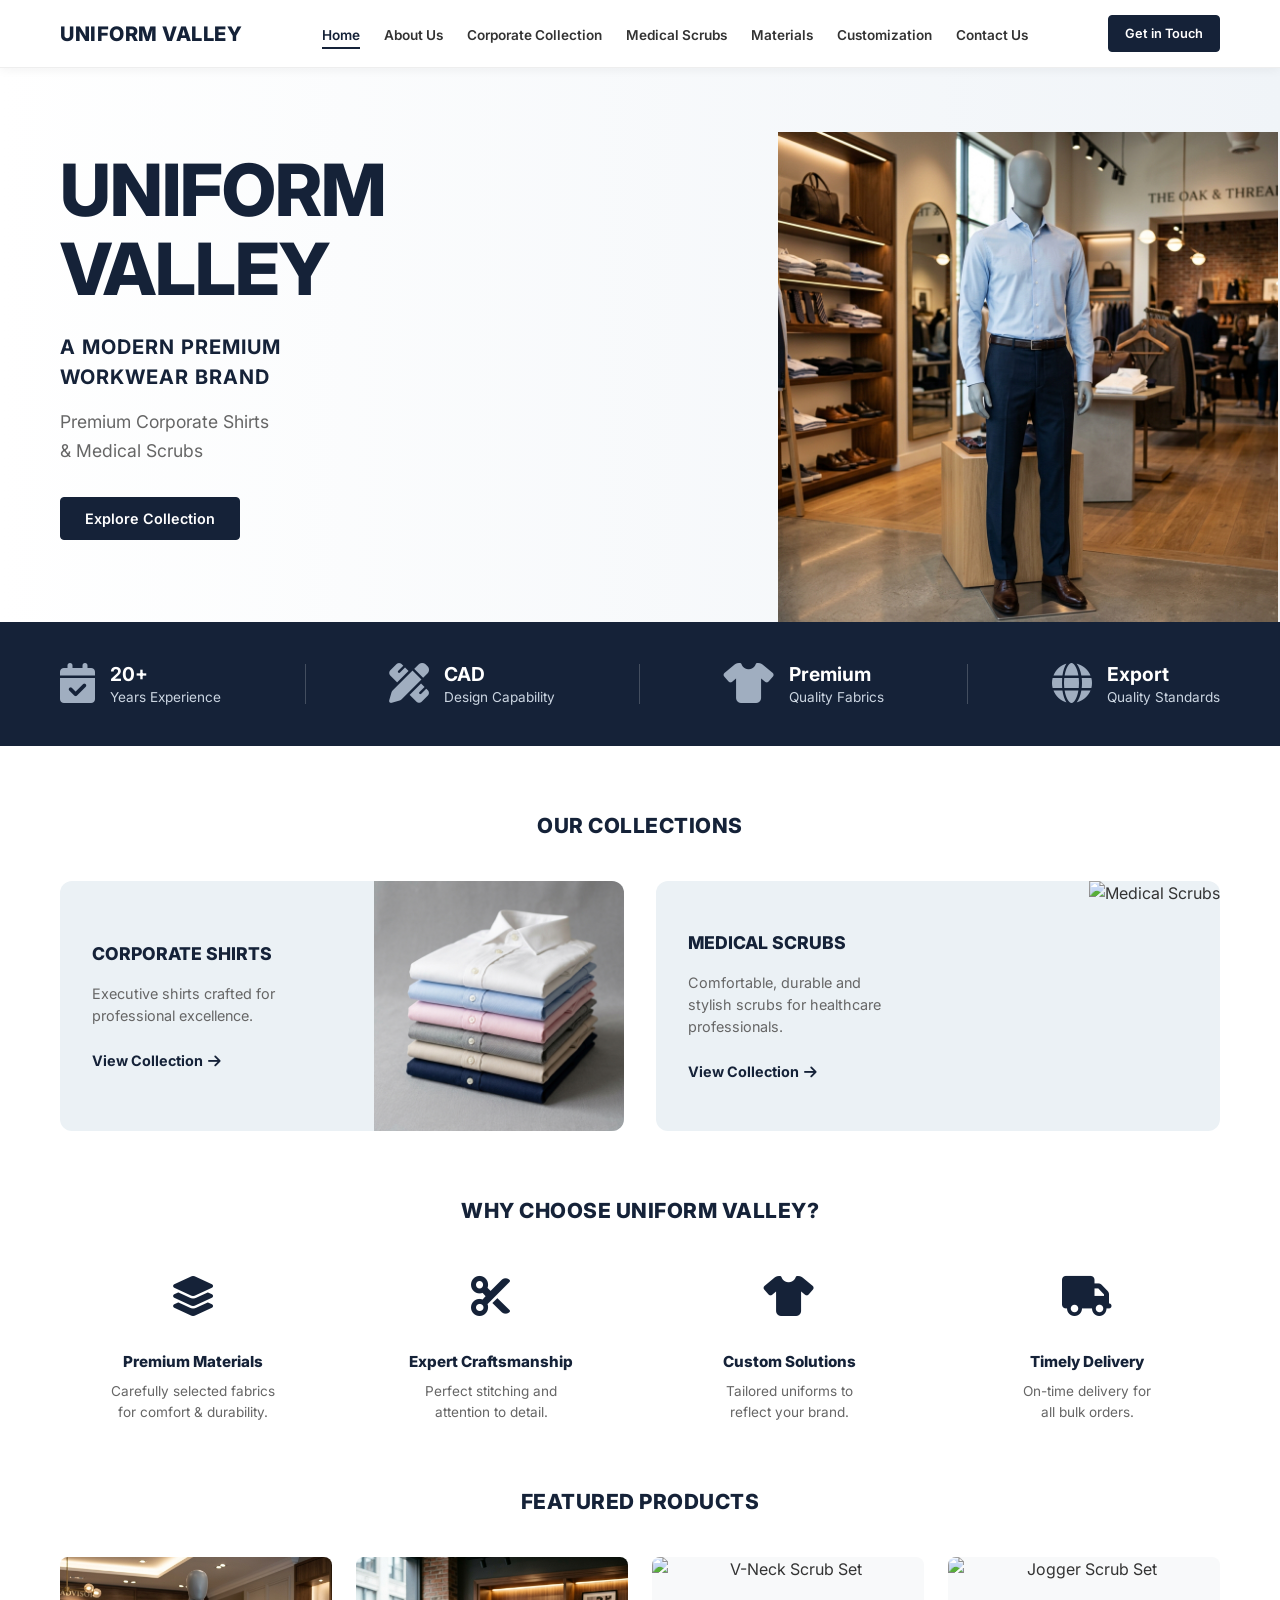
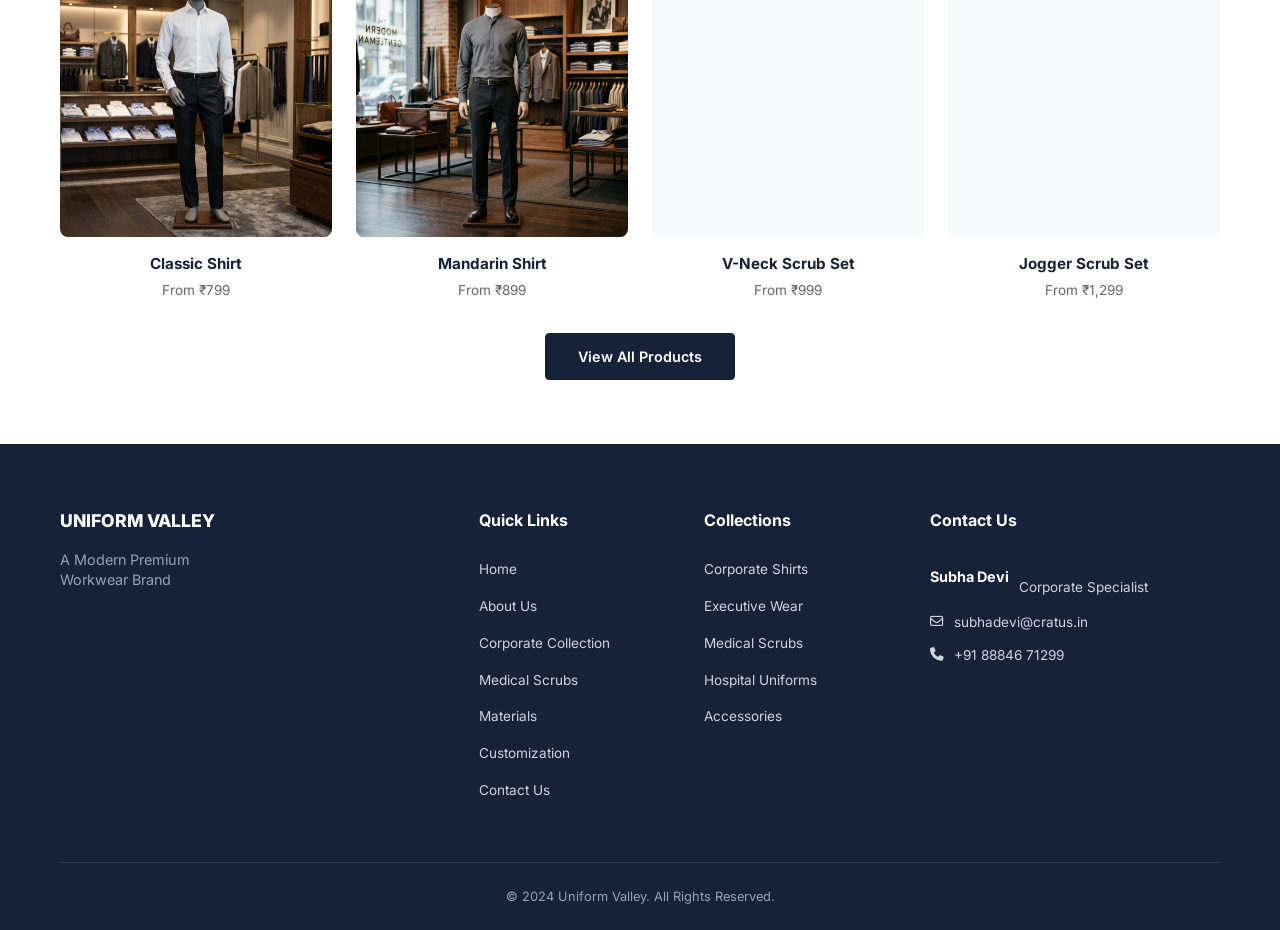
==== index.html @ 26eff8f1 "Initial project structure" ====
<!DOCTYPE html>
<html lang="en">
<head>
    <meta charset="UTF-8">
    <meta name="viewport" content="width=device-width, initial-scale=1.0">
    <title>Uniform Valley | Premium Corporate Shirts & Medical Scrubs</title>
    <link rel="preconnect" href="https://fonts.googleapis.com">
    <link rel="preconnect" href="https://fonts.gstatic.com" crossorigin>
    <link href="https://fonts.googleapis.com/css2?family=Inter:wght@400;500;600;700;800&display=swap" rel="stylesheet">
    <link rel="stylesheet" href="https://cdnjs.cloudflare.com/ajax/libs/font-awesome/6.4.0/css/all.min.css">
    <link rel="stylesheet" href="css/style.css">
</head>
<body>

    <!-- Navbar -->
    <nav class="navbar">
        <div class="container nav-container">
            <a href="index.html" class="logo">UNIFORM VALLEY</a>
            <ul class="nav-links">
                <li><a href="index.html" class="active">Home</a></li>
                <li><a href="about.html">About Us</a></li>
                <li><a href="corporate.html">Corporate Collection</a></li>
                <li><a href="scrubs.html">Medical Scrubs</a></li>
                <li><a href="materials.html">Materials</a></li>
                <li><a href="customization.html">Customization</a></li>
                <li><a href="contact.html">Contact Us</a></li>
            </ul>
            <a href="contact.html" class="btn btn-primary nav-btn">Get in Touch</a>
            <div class="hamburger">
                <i class="fa-solid fa-bars"></i>
            </div>
        </div>
    </nav>

    <!-- Hero Section -->
    <section class="hero">
        <div class="container hero-container">
            <div class="hero-content">
                <h1>UNIFORM<br>VALLEY</h1>
                <h2>A MODERN PREMIUM<br>WORKWEAR BRAND</h2>
                <p>Premium Corporate Shirts<br>& Medical Scrubs</p>
                <a href="corporate.html" class="btn btn-primary hero-btn">Explore Collection</a>
            </div>
            <div class="hero-image">
                <img src="assets/images/hero-home.jpg" alt="Corporate and Medical Models" style="max-height: 500px; object-fit: contain;"> 
            </div>
        </div>
    </section>

    <!-- Stats Banner -->
    <section class="stats-banner">
        <div class="container stats-container">
            <div class="stat-item">
                <div class="stat-icon"><i class="fa-solid fa-calendar-check"></i></div>
                <div class="stat-text">
                    <strong>20+</strong><br>Years Experience
                </div>
            </div>
            <div class="stat-divider"></div>
            <div class="stat-item">
                <div class="stat-icon"><i class="fa-solid fa-pen-ruler"></i></div>
                <div class="stat-text">
                    <strong>CAD</strong><br>Design Capability
                </div>
            </div>
            <div class="stat-divider"></div>
            <div class="stat-item">
                <div class="stat-icon"><i class="fa-solid fa-shirt"></i></div>
                <div class="stat-text">
                    <strong>Premium</strong><br>Quality Fabrics
                </div>
            </div>
            <div class="stat-divider"></div>
            <div class="stat-item">
                <div class="stat-icon"><i class="fa-solid fa-globe"></i></div>
                <div class="stat-text">
                    <strong>Export</strong><br>Quality Standards
                </div>
            </div>
        </div>
    </section>

    <!-- Collections -->
    <section class="collections section-padding">
        <div class="container">
            <h2 class="section-title text-center">OUR COLLECTIONS</h2>
            <div class="collections-grid">
                <div class="collection-card">
                    <div class="collection-info">
                        <h3>CORPORATE SHIRTS</h3>
                        <p>Executive shirts crafted for<br>professional excellence.</p>
                        <a href="corporate.html" class="view-link">View Collection <i class="fa-solid fa-arrow-right" style="margin-left: 5px;"></i></a>
                    </div>
                    <div class="collection-img">
                        <img src="assets/images/corporate-collection.jpg" alt="Corporate Shirts">
                    </div>
                </div>
                <div class="collection-card">
                    <div class="collection-info">
                        <h3>MEDICAL SCRUBS</h3>
                        <p>Comfortable, durable and<br>stylish scrubs for healthcare<br>professionals.</p>
                        <a href="scrubs.html" class="view-link">View Collection <i class="fa-solid fa-arrow-right" style="margin-left: 5px;"></i></a>
                    </div>
                    <div class="collection-img">
                        <img src="assets/images/scrubs-collection.jpg" alt="Medical Scrubs">
                    </div>
                </div>
            </div>
        </div>
    </section>

    <!-- Why Choose Us -->
    <section class="why-choose section-padding pt-0">
        <div class="container">
            <h2 class="section-title text-center">WHY CHOOSE UNIFORM VALLEY?</h2>
            <div class="features-grid">
                <div class="feature-item">
                    <div class="feature-icon"><i class="fa-solid fa-layer-group"></i></div>
                    <h3>Premium Materials</h3>
                    <p>Carefully selected fabrics<br>for comfort & durability.</p>
                </div>
                <div class="feature-item">
                    <div class="feature-icon"><i class="fa-solid fa-scissors"></i></div>
                    <h3>Expert Craftsmanship</h3>
                    <p>Perfect stitching and<br>attention to detail.</p>
                </div>
                <div class="feature-item">
                    <div class="feature-icon"><i class="fa-solid fa-shirt"></i></div>
                    <h3>Custom Solutions</h3>
                    <p>Tailored uniforms to<br>reflect your brand.</p>
                </div>
                <div class="feature-item">
                    <div class="feature-icon"><i class="fa-solid fa-truck"></i></div>
                    <h3>Timely Delivery</h3>
                    <p>On-time delivery for<br>all bulk orders.</p>
                </div>
            </div>
        </div>
    </section>

    <!-- Featured Products -->
    <section class="featured-products section-padding pt-0">
        <div class="container">
            <h2 class="section-title text-center">FEATURED PRODUCTS</h2>
            <div class="products-grid">
                <div class="product-item">
                    <div class="product-img">
                        <img src="assets/images/style-1.jpg" alt="Classic Shirt">
                    </div>
                    <h3>Classic Shirt</h3>
                    <p>From ₹799</p>
                </div>
                <div class="product-item">
                    <div class="product-img">
                        <img src="assets/images/style-2.jpg" alt="Mandarin Shirt">
                    </div>
                    <h3>Mandarin Shirt</h3>
                    <p>From ₹899</p>
                </div>
                <div class="product-item">
                    <div class="product-img">
                        <img src="assets/images/scrub-1.jpg" alt="V-Neck Scrub Set">
                    </div>
                    <h3>V-Neck Scrub Set</h3>
                    <p>From ₹999</p>
                </div>
                <div class="product-item">
                    <div class="product-img">
                        <img src="assets/images/scrub-2.jpg" alt="Jogger Scrub Set">
                    </div>
                    <h3>Jogger Scrub Set</h3>
                    <p>From ₹1,299</p>
                </div>
            </div>
            <div class="text-center mt-4">
                <a href="#" class="btn btn-primary" style="padding: 12px 32px;">View All Products</a>
            </div>
        </div>
    </section>

    <!-- Footer -->
    <footer class="footer">
        <div class="container">
            <div class="footer-grid">
                <div class="footer-brand">
                    <h3>UNIFORM VALLEY</h3>
                    <p style="margin-top: 15px;">A Modern Premium<br>Workwear Brand</p>
                </div>
                <div class="footer-links-col">
                    <h4>Quick Links</h4>
                    <ul>
                        <li><a href="index.html">Home</a></li>
                        <li><a href="about.html">About Us</a></li>
                        <li><a href="corporate.html">Corporate Collection</a></li>
                        <li><a href="scrubs.html">Medical Scrubs</a></li>
                        <li><a href="materials.html">Materials</a></li>
                        <li><a href="customization.html">Customization</a></li>
                        <li><a href="contact.html">Contact Us</a></li>
                    </ul>
                </div>
                <div class="footer-links-col">
                    <h4>Collections</h4>
                    <ul>
                        <li><a href="corporate.html">Corporate Shirts</a></li>
                        <li><a href="#">Executive Wear</a></li>
                        <li><a href="scrubs.html">Medical Scrubs</a></li>
                        <li><a href="#">Hospital Uniforms</a></li>
                        <li><a href="#">Accessories</a></li>
                    </ul>
                </div>
                <div class="footer-contact">
                    <h4>Contact Us</h4>
                    <p style="margin-bottom: 15px;"><strong>Subha Devi</strong><br>Corporate Specialist</p>
                    <p><i class="fa-regular fa-envelope"></i> subhadevi@cratus.in</p>
                    <p><i class="fa-solid fa-phone"></i> +91 88846 71299</p>
                </div>
            </div>
            <div class="footer-bottom">
                <p>&copy; 2024 Uniform Valley. All Rights Reserved.</p>
            </div>
        </div>
    </footer>

    <script src="js/script.js"></script>
</body>
</html>
---- css/style.css ----
:root {
  --primary-navy: #152238; /* Darker navy like the mockup */
  --secondary-navy: #1A2B4C;
  --text-dark: #333333;
  --text-gray: #666666;
  --bg-light: #F4F6F9;
  --white: #FFFFFF;
  --font-main: 'Inter', sans-serif;
}

* {
  margin: 0;
  padding: 0;
  box-sizing: border-box;
}

body {
  font-family: var(--font-main);
  color: var(--text-dark);
  line-height: 1.5;
  background-color: var(--white);
}

a {
  text-decoration: none;
  color: inherit;
}

ul {
  list-style: none;
}

img {
  max-width: 100%;
  display: block;
}

.container {
  max-width: 1200px;
  margin: 0 auto;
  padding: 0 20px;
}

.section-padding {
  padding: 4rem 0;
}

.pt-0 {
  padding-top: 0;
}

.mt-4 {
  margin-top: 2rem;
}

.text-center {
  text-align: center;
}

.section-title {
  font-size: 1.3rem;
  color: var(--primary-navy);
  font-weight: 800;
  margin-bottom: 2.5rem;
  text-transform: uppercase;
  letter-spacing: 0.5px;
}

.btn {
  display: inline-block;
  padding: 10px 24px;
  border-radius: 4px;
  font-weight: 600;
  font-size: 0.9rem;
  cursor: pointer;
  transition: all 0.3s ease;
}

.btn-primary {
  background-color: var(--primary-navy);
  color: var(--white);
  border: 1px solid var(--primary-navy);
}

.btn-primary:hover {
  background-color: var(--white);
  color: var(--primary-navy);
}

/* Navbar */
.navbar {
  border-bottom: 1px solid #eee;
  padding: 15px 0;
  background: var(--white);
  position: sticky;
  top: 0;
  z-index: 100;
}

.nav-container {
  display: flex;
  align-items: center;
  justify-content: space-between;
}

.logo {
  font-size: 1.25rem;
  font-weight: 800;
  color: var(--primary-navy);
  letter-spacing: 0.5px;
}

.nav-links {
  display: flex;
  gap: 1.5rem;
}

.nav-links a {
  font-size: 0.85rem;
  font-weight: 600;
  color: var(--text-dark);
  transition: color 0.3s;
}

.nav-links a:hover, .nav-links a.active {
  color: var(--primary-navy);
  border-bottom: 2px solid var(--primary-navy);
  padding-bottom: 4px;
}

.nav-btn {
  font-size: 0.8rem;
  padding: 8px 16px;
}

.hamburger {
  display: none;
  font-size: 1.5rem;
  color: var(--primary-navy);
  cursor: pointer;
}

/* Hero */
.hero {
  background: linear-gradient(to right, #ffffff, #f0f4f8);
  padding: 4rem 0 0 0;
  overflow: hidden;
}

.hero-container {
  display: flex;
  align-items: center;
  justify-content: space-between;
}

.hero-content {
  flex: 1;
  padding-bottom: 4rem;
}

.hero-content h1 {
  font-size: 4.5rem;
  font-weight: 800;
  color: var(--primary-navy);
  line-height: 1.1;
  margin-bottom: 1.5rem;
  letter-spacing: -1px;
}

.hero-content h2 {
  font-size: 1.25rem;
  font-weight: 700;
  color: var(--primary-navy);
  margin-bottom: 1rem;
  letter-spacing: 1px;
}

.hero-content p {
  font-size: 1.1rem;
  color: var(--text-gray);
  margin-bottom: 2rem;
  line-height: 1.6;
}

.hero-image {
  flex: 1;
  display: flex;
  justify-content: flex-end;
  align-items: flex-end;
}

.hero-image img {
  max-width: 120%;
  margin-right: -10%;
  margin-bottom: -10px;
}

/* Stats Banner */
.stats-banner {
  background-color: var(--primary-navy);
  color: var(--white);
  padding: 2rem 0;
}

.stats-container {
  display: flex;
  justify-content: space-between;
  align-items: center;
}

.stat-item {
  display: flex;
  align-items: center;
  gap: 15px;
}

.stat-icon {
  font-size: 2.5rem;
  color: #a0aec0;
}

.stat-text {
  font-size: 0.85rem;
  line-height: 1.4;
  color: #cbd5e1;
}

.stat-text strong {
  font-size: 1.2rem;
  color: var(--white);
  font-weight: 700;
}

.stat-divider {
  width: 1px;
  height: 40px;
  background-color: rgba(255, 255, 255, 0.2);
}

/* Collections */
.collections-grid {
  display: grid;
  grid-template-columns: 1fr 1fr;
  gap: 2rem;
}

.collection-card {
  background-color: #EBF1F5;
  border-radius: 12px;
  display: flex;
  align-items: center;
  overflow: hidden;
  padding: 0 0 0 2rem;
}

.collection-info {
  flex: 1;
  padding: 2rem 0;
}

.collection-info h3 {
  font-size: 1.1rem;
  font-weight: 800;
  color: var(--primary-navy);
  margin-bottom: 1rem;
}

.collection-info p {
  font-size: 0.9rem;
  color: var(--text-gray);
  margin-bottom: 1.5rem;
}

.view-link {
  font-size: 0.9rem;
  font-weight: 700;
  color: var(--primary-navy);
  display: flex;
  align-items: center;
}

.view-link:hover {
  text-decoration: underline;
}

.collection-img {
  flex: 1;
  display: flex;
  justify-content: flex-end;
}

.collection-img img {
  height: 250px;
  object-fit: contain;
}

/* Why Choose Us */
.features-grid {
  display: grid;
  grid-template-columns: repeat(4, 1fr);
  text-align: center;
  gap: 2rem;
}

.feature-icon {
  font-size: 2.5rem;
  color: var(--primary-navy);
  margin-bottom: 1.5rem;
}

.feature-item h3 {
  font-size: 0.95rem;
  font-weight: 800;
  color: var(--primary-navy);
  margin-bottom: 0.5rem;
}

.feature-item p {
  font-size: 0.85rem;
  color: var(--text-gray);
}

/* Featured Products */
.products-grid {
  display: grid;
  grid-template-columns: repeat(4, 1fr);
  gap: 1.5rem;
}

.product-item {
  text-align: center;
}

.product-img {
  background-color: #F8F9FA;
  border-radius: 8px;
  overflow: hidden;
  margin-bottom: 1rem;
  height: 280px;
  display: flex;
  align-items: center;
  justify-content: center;
}

.product-img img {
  width: 100%;
  height: 100%;
  object-fit: cover;
}

.product-item h3 {
  font-size: 0.95rem;
  font-weight: 700;
  color: var(--primary-navy);
  margin-bottom: 0.25rem;
}

.product-item p {
  font-size: 0.85rem;
  color: var(--text-gray);
}

/* Footer */
.footer {
  background-color: var(--primary-navy);
  color: var(--white);
  padding: 4rem 0 1.5rem;
}

.footer-grid {
  display: grid;
  grid-template-columns: 2fr 1fr 1fr 1.5fr;
  gap: 2rem;
  margin-bottom: 3rem;
}

.footer-brand h3 {
  font-size: 1.1rem;
  font-weight: 800;
  margin-bottom: 0.5rem;
}

.footer-brand p {
  font-size: 0.9rem;
  color: #94A3B8;
  line-height: 1.4;
}

.footer-links-col h4, .footer-contact h4 {
  font-size: 1rem;
  font-weight: 700;
  margin-bottom: 1.5rem;
}

.footer-links-col ul li {
  margin-bottom: 0.8rem;
}

.footer-links-col ul li a {
  font-size: 0.85rem;
  color: #cbd5e1;
  transition: color 0.3s;
}

.footer-links-col ul li a:hover {
  color: var(--white);
}

.footer-contact p {
  font-size: 0.85rem;
  color: #cbd5e1;
  margin-bottom: 0.8rem;
  display: flex;
  align-items: center;
  gap: 10px;
}

.footer-contact p strong {
  color: var(--white);
  font-size: 0.9rem;
}

.footer-bottom {
  text-align: center;
  padding-top: 1.5rem;
  border-top: 1px solid rgba(255, 255, 255, 0.1);
  font-size: 0.8rem;
  color: #94A3B8;
}

/* Responsive */
@media (max-width: 992px) {
  .hero-container {
    flex-direction: column;
    text-align: center;
  }
  .hero-content {
    padding-bottom: 2rem;
  }
  .hero-image img {
    max-width: 100%;
    margin: 0;
  }
  .stats-container {
    flex-wrap: wrap;
    gap: 1rem;
    justify-content: center;
  }
  .stat-divider {
    display: none;
  }
  .collections-grid, .products-grid {
    grid-template-columns: 1fr 1fr;
  }
  .footer-grid {
    grid-template-columns: 1fr 1fr;
  }
}

@media (max-width: 768px) {
  .nav-links, .nav-btn {
    display: none;
  }
  .hamburger {
    display: block;
  }
  .collections-grid, .products-grid, .features-grid, .footer-grid {
    grid-template-columns: 1fr;
  }
  .collection-card {
    flex-direction: column;
    padding: 2rem;
    text-align: center;
  }
  .collection-img {
    margin-top: 1.5rem;
  }
}
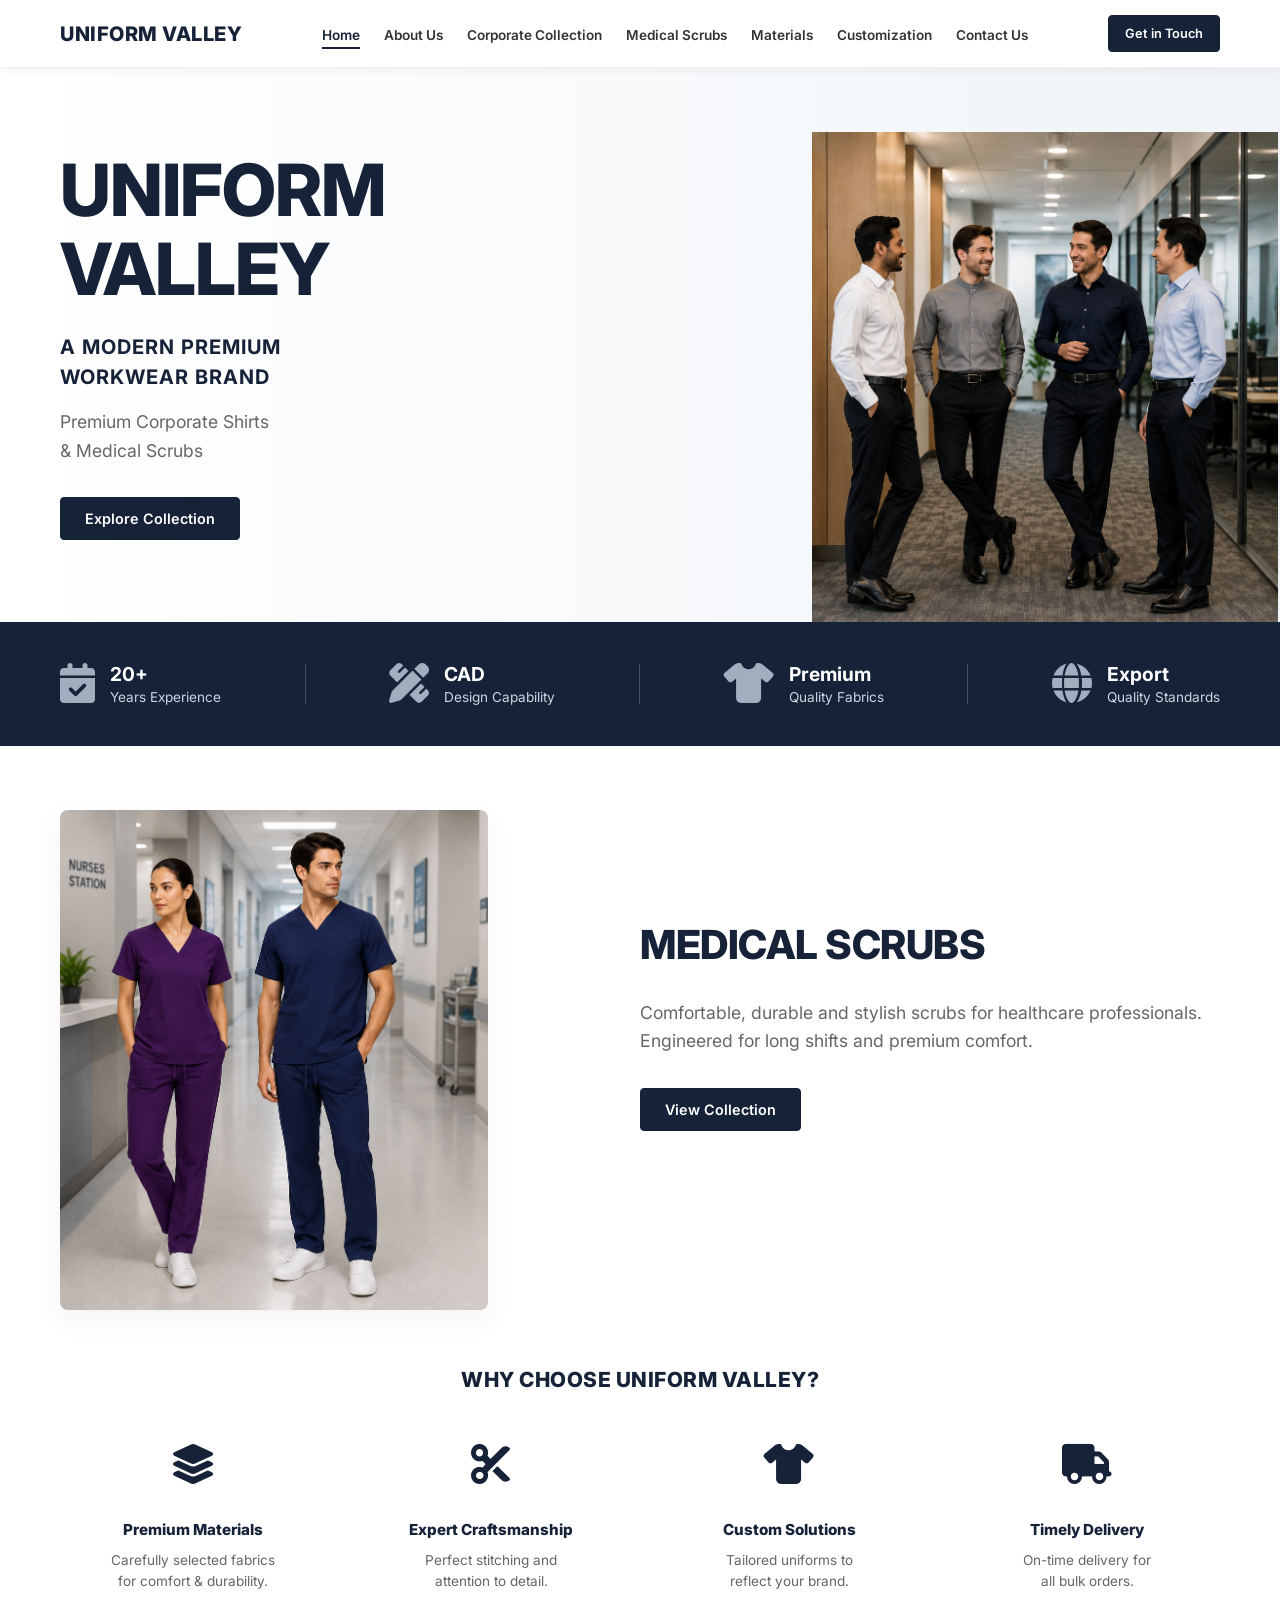
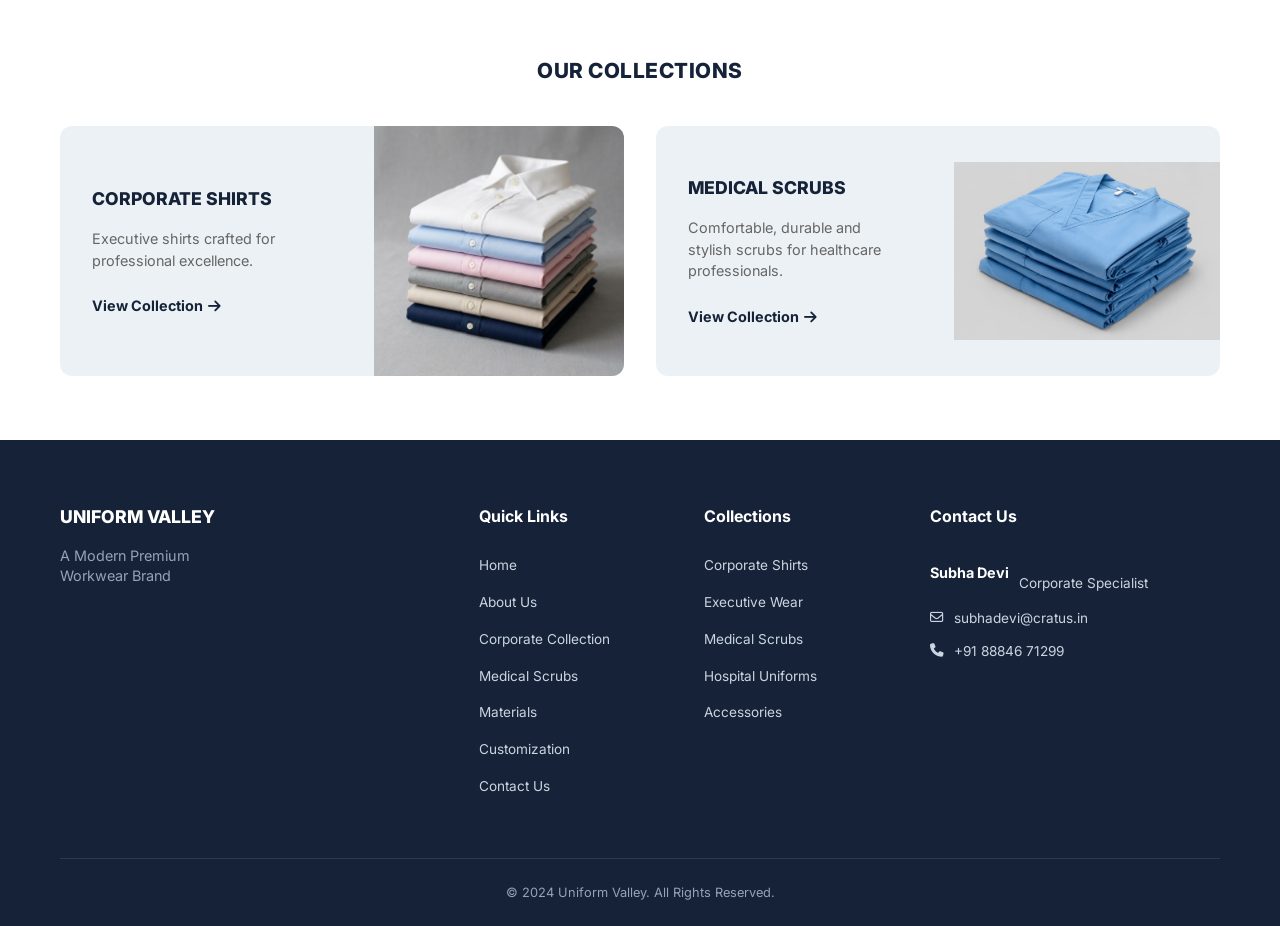
==== commit 0af0e8bf: "Initial project structure" ====
--- a/index.html
+++ b/index.html
@@ -1,5 +1,6 @@
 <!DOCTYPE html>
 <html lang="en">
+
 <head>
     <meta charset="UTF-8">
     <meta name="viewport" content="width=device-width, initial-scale=1.0">
@@ -10,6 +11,7 @@
     <link rel="stylesheet" href="https://cdnjs.cloudflare.com/ajax/libs/font-awesome/6.4.0/css/all.min.css">
     <link rel="stylesheet" href="css/style.css">
 </head>
+
 <body>
 
     <!-- Navbar -->
@@ -32,7 +34,7 @@
         </div>
     </nav>
 
-    <!-- Hero Section -->
+    <!-- 1. Hero Section -->
     <section class="hero">
         <div class="container hero-container">
             <div class="hero-content">
@@ -42,12 +44,13 @@
                 <a href="corporate.html" class="btn btn-primary hero-btn">Explore Collection</a>
             </div>
             <div class="hero-image">
-                <img src="assets/images/hero-home.jpg" alt="Corporate and Medical Models" style="max-height: 500px; object-fit: contain;"> 
-            </div>
-        </div>
-    </section>
-
-    <!-- Stats Banner -->
+                <img src="assets/images/home.png" alt="Corporate and Medical Models"
+                    style="max-height: 500px; object-fit: contain;">
+            </div>
+        </div>
+    </section>
+
+    <!-- 2. Stats Banner -->
     <section class="stats-banner">
         <div class="container stats-container">
             <div class="stat-item">
@@ -80,8 +83,55 @@
         </div>
     </section>
 
-    <!-- Collections -->
-    <section class="collections section-padding">
+    <!-- 3. Medical Scrubs Showcase -->
+    <section class="scrubs-showcase section-padding">
+        <div class="container hero-container" style="align-items: center;">
+            <div class="hero-image" style="flex: 1; display: flex; justify-content: flex-start;">
+                <img src="assets/images/home2.png" alt="Medical Scrubs"
+                    style="max-height: 500px; object-fit: contain; border-radius: 8px; box-shadow: 0 10px 30px rgba(0,0,0,0.05);">
+            </div>
+            <div class="hero-content" style="flex: 1;">
+                <h2
+                    style="font-size: 2.5rem; font-weight: 800; color: var(--primary-navy); margin-bottom: 1.5rem; letter-spacing: -0.5px;">
+                    MEDICAL SCRUBS</h2>
+                <p style="font-size: 1.1rem; color: #666; margin-bottom: 2rem; line-height: 1.6;">Comfortable, durable
+                    and stylish scrubs for healthcare professionals. Engineered for long shifts and premium comfort.</p>
+                <a href="scrubs.html" class="btn btn-primary hero-btn">View Collection</a>
+            </div>
+        </div>
+    </section>
+
+    <!-- 4. Why Choose Us -->
+    <section class="why-choose section-padding pt-0">
+        <div class="container">
+            <h2 class="section-title text-center">WHY CHOOSE UNIFORM VALLEY?</h2>
+            <div class="features-grid">
+                <div class="feature-item">
+                    <div class="feature-icon"><i class="fa-solid fa-layer-group"></i></div>
+                    <h3>Premium Materials</h3>
+                    <p>Carefully selected fabrics<br>for comfort & durability.</p>
+                </div>
+                <div class="feature-item">
+                    <div class="feature-icon"><i class="fa-solid fa-scissors"></i></div>
+                    <h3>Expert Craftsmanship</h3>
+                    <p>Perfect stitching and<br>attention to detail.</p>
+                </div>
+                <div class="feature-item">
+                    <div class="feature-icon"><i class="fa-solid fa-shirt"></i></div>
+                    <h3>Custom Solutions</h3>
+                    <p>Tailored uniforms to<br>reflect your brand.</p>
+                </div>
+                <div class="feature-item">
+                    <div class="feature-icon"><i class="fa-solid fa-truck"></i></div>
+                    <h3>Timely Delivery</h3>
+                    <p>On-time delivery for<br>all bulk orders.</p>
+                </div>
+            </div>
+        </div>
+    </section>
+
+    <!-- 5. Collections -->
+    <section class="collections section-padding pt-0">
         <div class="container">
             <h2 class="section-title text-center">OUR COLLECTIONS</h2>
             <div class="collections-grid">
@@ -89,7 +139,8 @@
                     <div class="collection-info">
                         <h3>CORPORATE SHIRTS</h3>
                         <p>Executive shirts crafted for<br>professional excellence.</p>
-                        <a href="corporate.html" class="view-link">View Collection <i class="fa-solid fa-arrow-right" style="margin-left: 5px;"></i></a>
+                        <a href="corporate.html" class="view-link">View Collection <i class="fa-solid fa-arrow-right"
+                                style="margin-left: 5px;"></i></a>
                     </div>
                     <div class="collection-img">
                         <img src="assets/images/corporate-collection.jpg" alt="Corporate Shirts">
@@ -99,86 +150,18 @@
                     <div class="collection-info">
                         <h3>MEDICAL SCRUBS</h3>
                         <p>Comfortable, durable and<br>stylish scrubs for healthcare<br>professionals.</p>
-                        <a href="scrubs.html" class="view-link">View Collection <i class="fa-solid fa-arrow-right" style="margin-left: 5px;"></i></a>
+                        <a href="scrubs.html" class="view-link">View Collection <i class="fa-solid fa-arrow-right"
+                                style="margin-left: 5px;"></i></a>
                     </div>
                     <div class="collection-img">
-                        <img src="assets/images/scrubs-collection.jpg" alt="Medical Scrubs">
-                    </div>
-                </div>
-            </div>
-        </div>
-    </section>
-
-    <!-- Why Choose Us -->
-    <section class="why-choose section-padding pt-0">
-        <div class="container">
-            <h2 class="section-title text-center">WHY CHOOSE UNIFORM VALLEY?</h2>
-            <div class="features-grid">
-                <div class="feature-item">
-                    <div class="feature-icon"><i class="fa-solid fa-layer-group"></i></div>
-                    <h3>Premium Materials</h3>
-                    <p>Carefully selected fabrics<br>for comfort & durability.</p>
-                </div>
-                <div class="feature-item">
-                    <div class="feature-icon"><i class="fa-solid fa-scissors"></i></div>
-                    <h3>Expert Craftsmanship</h3>
-                    <p>Perfect stitching and<br>attention to detail.</p>
-                </div>
-                <div class="feature-item">
-                    <div class="feature-icon"><i class="fa-solid fa-shirt"></i></div>
-                    <h3>Custom Solutions</h3>
-                    <p>Tailored uniforms to<br>reflect your brand.</p>
-                </div>
-                <div class="feature-item">
-                    <div class="feature-icon"><i class="fa-solid fa-truck"></i></div>
-                    <h3>Timely Delivery</h3>
-                    <p>On-time delivery for<br>all bulk orders.</p>
-                </div>
-            </div>
-        </div>
-    </section>
-
-    <!-- Featured Products -->
-    <section class="featured-products section-padding pt-0">
-        <div class="container">
-            <h2 class="section-title text-center">FEATURED PRODUCTS</h2>
-            <div class="products-grid">
-                <div class="product-item">
-                    <div class="product-img">
-                        <img src="assets/images/style-1.jpg" alt="Classic Shirt">
-                    </div>
-                    <h3>Classic Shirt</h3>
-                    <p>From ₹799</p>
-                </div>
-                <div class="product-item">
-                    <div class="product-img">
-                        <img src="assets/images/style-2.jpg" alt="Mandarin Shirt">
-                    </div>
-                    <h3>Mandarin Shirt</h3>
-                    <p>From ₹899</p>
-                </div>
-                <div class="product-item">
-                    <div class="product-img">
-                        <img src="assets/images/scrub-1.jpg" alt="V-Neck Scrub Set">
-                    </div>
-                    <h3>V-Neck Scrub Set</h3>
-                    <p>From ₹999</p>
-                </div>
-                <div class="product-item">
-                    <div class="product-img">
-                        <img src="assets/images/scrub-2.jpg" alt="Jogger Scrub Set">
-                    </div>
-                    <h3>Jogger Scrub Set</h3>
-                    <p>From ₹1,299</p>
-                </div>
-            </div>
-            <div class="text-center mt-4">
-                <a href="#" class="btn btn-primary" style="padding: 12px 32px;">View All Products</a>
-            </div>
-        </div>
-    </section>
-
-    <!-- Footer -->
+                        <img src="assets/images/scrubs.jpeg" alt="Medical Scrubs">
+                    </div>
+                </div>
+            </div>
+        </div>
+    </section>
+
+    <!-- 6. Footer -->
     <footer class="footer">
         <div class="container">
             <div class="footer-grid">
@@ -223,4 +206,5 @@
 
     <script src="js/script.js"></script>
 </body>
-</html>
+
+</html>
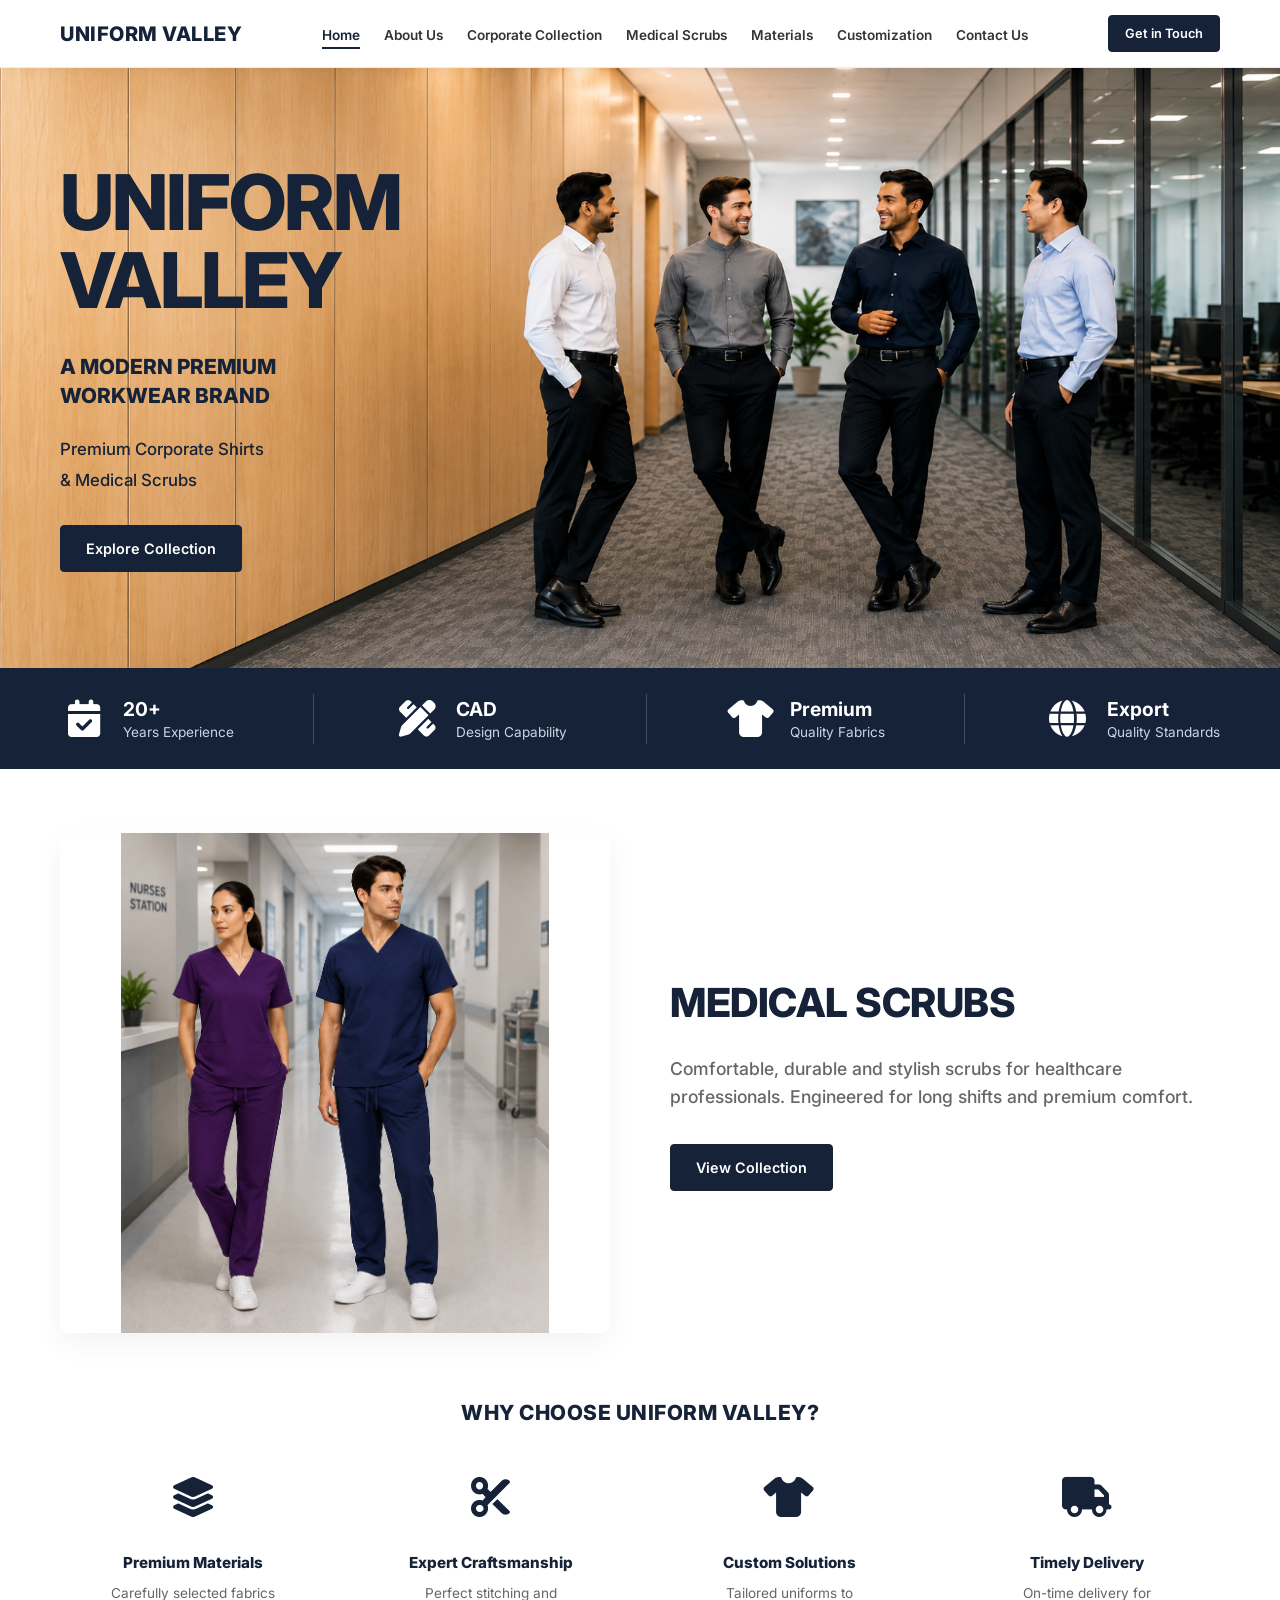
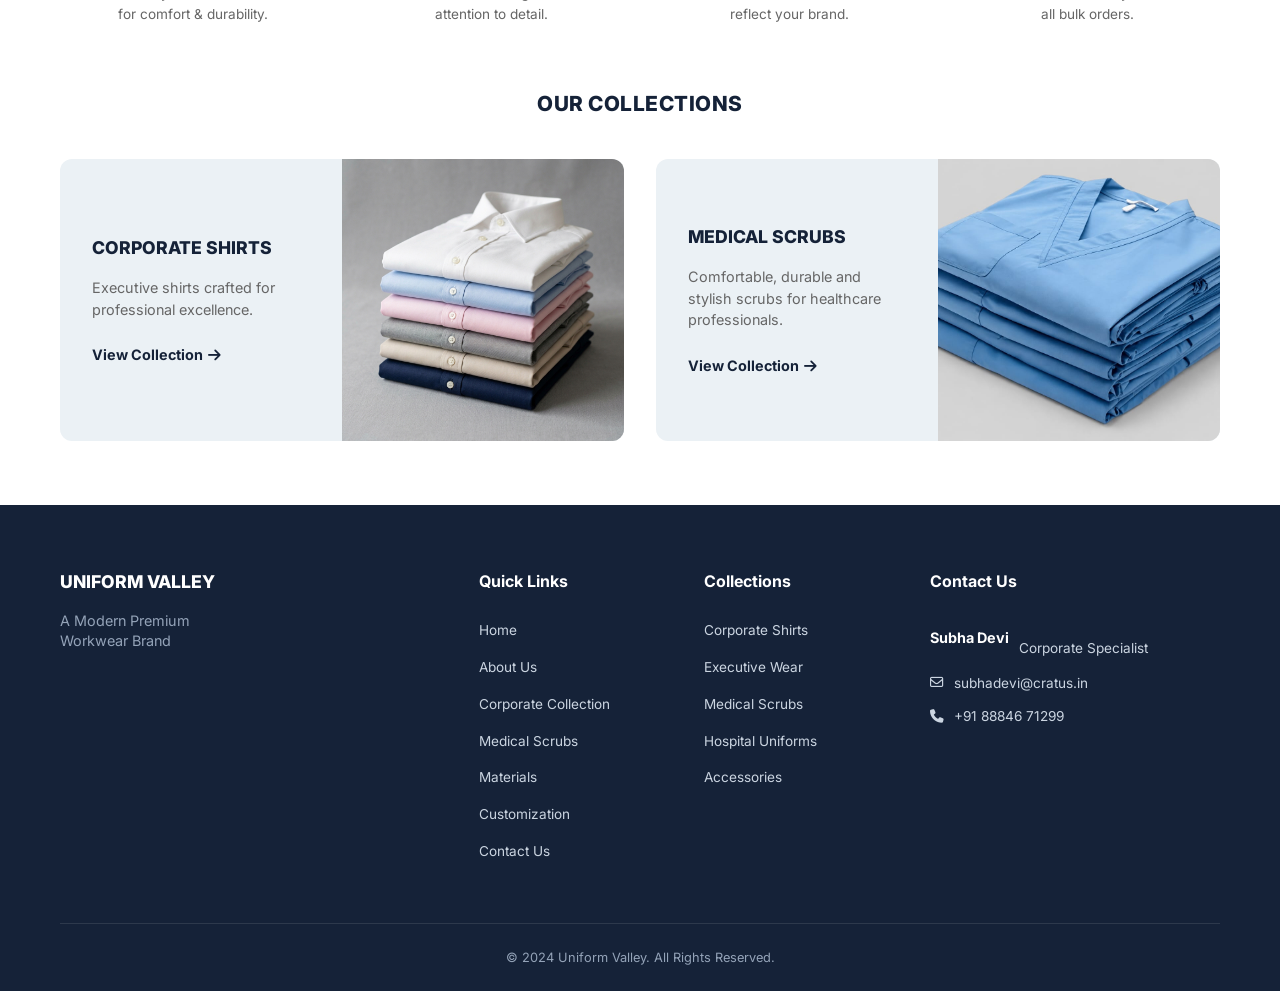
==== commit ddd020d9: "Redesign home page hero and improve layout" ====
--- a/index.html
+++ b/index.html
@@ -43,10 +43,6 @@
                 <p>Premium Corporate Shirts<br>& Medical Scrubs</p>
                 <a href="corporate.html" class="btn btn-primary hero-btn">Explore Collection</a>
             </div>
-            <div class="hero-image">
-                <img src="assets/images/home.png" alt="Corporate and Medical Models"
-                    style="max-height: 500px; object-fit: contain;">
-            </div>
         </div>
     </section>
 
--- a/css/style.css
+++ b/css/style.css
@@ -1,17 +1,25 @@
 :root {
-  --primary-navy: #152238; /* Darker navy like the mockup */
-  --secondary-navy: #1A2B4C;
+  --primary-navy: #152238;
+  --secondary-navy: #1a2b4c;
   --text-dark: #333333;
   --text-gray: #666666;
-  --bg-light: #F4F6F9;
-  --white: #FFFFFF;
-  --font-main: 'Inter', sans-serif;
-}
+  --bg-light: #f4f6f9;
+  --white: #ffffff;
+  --font-main: "Inter", sans-serif;
+}
+
+/* =========================
+   RESET
+========================= */
 
 * {
   margin: 0;
   padding: 0;
   box-sizing: border-box;
+}
+
+html {
+  scroll-behavior: smooth;
 }
 
 body {
@@ -35,8 +43,13 @@
   display: block;
 }
 
+/* =========================
+   GLOBAL
+========================= */
+
 .container {
   max-width: 1200px;
+  width: 100%;
   margin: 0 auto;
   padding: 0 20px;
 }
@@ -65,6 +78,10 @@
   text-transform: uppercase;
   letter-spacing: 0.5px;
 }
+
+/* =========================
+   BUTTONS
+========================= */
 
 .btn {
   display: inline-block;
@@ -87,17 +104,27 @@
   color: var(--primary-navy);
 }
 
-/* Navbar */
+/* =========================
+   NAVBAR
+========================= */
+
 .navbar {
-  border-bottom: 1px solid #eee;
-  padding: 15px 0;
+  height: 68px;
+  padding: 0;
   background: var(--white);
-  position: sticky;
-  top: 0;
+
+  display: flex;
+  align-items: center;
+
+  border-bottom: 1px solid #e8edf3;
+
+  position: relative;
   z-index: 100;
 }
 
 .nav-container {
+  height: 100%;
+
   display: flex;
   align-items: center;
   justify-content: space-between;
@@ -108,10 +135,12 @@
   font-weight: 800;
   color: var(--primary-navy);
   letter-spacing: 0.5px;
+  white-space: nowrap;
 }
 
 .nav-links {
   display: flex;
+  align-items: center;
   gap: 1.5rem;
 }
 
@@ -119,18 +148,26 @@
   font-size: 0.85rem;
   font-weight: 600;
   color: var(--text-dark);
-  transition: color 0.3s;
-}
-
-.nav-links a:hover, .nav-links a.active {
-  color: var(--primary-navy);
-  border-bottom: 2px solid var(--primary-navy);
+
   padding-bottom: 4px;
+
+  border-bottom: 2px solid transparent;
+
+  transition:
+    color 0.3s ease,
+    border-color 0.3s ease;
+}
+
+.nav-links a:hover,
+.nav-links a.active {
+  color: var(--primary-navy);
+  border-bottom-color: var(--primary-navy);
 }
 
 .nav-btn {
   font-size: 0.8rem;
   padding: 8px 16px;
+  white-space: nowrap;
 }
 
 .hamburger {
@@ -140,66 +177,103 @@
   cursor: pointer;
 }
 
-/* Hero */
+/* =========================
+   HERO
+========================= */
+
 .hero {
-  background: linear-gradient(to right, #ffffff, #f0f4f8);
-  padding: 4rem 0 0 0;
+  position: relative;
+  height: 600px;
+  width: 100%;
+
+  background-image: url("../assets/images/hero-cover.png");
+  background-size: cover;
+  background-position: center;
+  background-repeat: no-repeat;
+
+  display: flex;
+  align-items: center;
   overflow: hidden;
 }
 
+.hero-overlay {
+  position: absolute;
+  inset: 0;
+
+  background: linear-gradient(
+    90deg,
+    rgba(255, 255, 255, 0.08) 0%,
+    rgba(255, 255, 255, 0.04) 28%,
+    rgba(255, 255, 255, 0) 43%
+  );
+
+  z-index: 1;
+  pointer-events: none;
+}
+
 .hero-container {
-  display: flex;
-  align-items: center;
-  justify-content: space-between;
+  position: relative;
+  z-index: 2;
+
+  width: 100%;
 }
 
 .hero-content {
-  flex: 1;
-  padding-bottom: 4rem;
+  width: 36%;
+  padding: 0;
 }
 
 .hero-content h1 {
-  font-size: 4.5rem;
+  font-size: 4.8rem;
   font-weight: 800;
-  color: var(--primary-navy);
-  line-height: 1.1;
-  margin-bottom: 1.5rem;
-  letter-spacing: -1px;
+
+  color: var(--primary-navy);
+
+  line-height: 1.02;
+  letter-spacing: -2px;
+
+  margin-bottom: 32px;
 }
 
 .hero-content h2 {
-  font-size: 1.25rem;
-  font-weight: 700;
-  color: var(--primary-navy);
-  margin-bottom: 1rem;
-  letter-spacing: 1px;
+  font-size: 1.3rem;
+  font-weight: 800;
+
+  color: var(--primary-navy);
+
+  line-height: 1.4;
+
+  margin-bottom: 24px;
 }
 
 .hero-content p {
-  font-size: 1.1rem;
-  color: var(--text-gray);
-  margin-bottom: 2rem;
-  line-height: 1.6;
-}
-
-.hero-image {
-  flex: 1;
-  display: flex;
-  justify-content: flex-end;
-  align-items: flex-end;
-}
-
-.hero-image img {
-  max-width: 120%;
-  margin-right: -10%;
-  margin-bottom: -10px;
-}
-
-/* Stats Banner */
+  font-size: 1.05rem;
+  font-weight: 500;
+
+  color: var(--primary-navy);
+
+  line-height: 1.8;
+
+  margin-bottom: 30px;
+}
+
+.hero-btn {
+  padding: 12px 25px;
+  font-size: 0.9rem;
+  border-radius: 4px;
+}
+
+/* =========================
+   STATS BANNER
+========================= */
+
 .stats-banner {
   background-color: var(--primary-navy);
   color: var(--white);
-  padding: 2rem 0;
+
+  padding: 1.6rem 0;
+
+  margin: 0;
 }
 
 .stats-container {
@@ -215,13 +289,21 @@
 }
 
 .stat-icon {
-  font-size: 2.5rem;
-  color: #a0aec0;
+  width: 48px;
+
+  display: flex;
+  align-items: center;
+  justify-content: center;
+
+  font-size: 2.3rem;
+
+  color: #ffffff;
 }
 
 .stat-text {
   font-size: 0.85rem;
   line-height: 1.4;
+
   color: #cbd5e1;
 }
 
@@ -233,50 +315,99 @@
 
 .stat-divider {
   width: 1px;
-  height: 40px;
+  height: 50px;
+
   background-color: rgba(255, 255, 255, 0.2);
 }
 
-/* Collections */
+/* =========================
+   MEDICAL SCRUBS SHOWCASE
+========================= */
+
+.scrubs-showcase .hero-container {
+  display: flex;
+  align-items: center;
+  gap: 60px;
+}
+
+.scrubs-showcase .hero-image {
+  flex: 1;
+}
+
+.scrubs-showcase .hero-image img {
+  width: 100%;
+  max-height: 500px;
+
+  object-fit: cover;
+
+  border-radius: 8px;
+}
+
+.scrubs-showcase .hero-content {
+  flex: 1;
+  width: auto;
+}
+
+/* =========================
+   COLLECTIONS
+========================= */
+
 .collections-grid {
   display: grid;
-  grid-template-columns: 1fr 1fr;
+  grid-template-columns: repeat(2, 1fr);
   gap: 2rem;
 }
 
 .collection-card {
-  background-color: #EBF1F5;
+  min-height: 250px;
+
+  background-color: #ebf1f5;
+
   border-radius: 12px;
-  display: flex;
-  align-items: center;
+
+  display: flex;
+  align-items: stretch;
+
   overflow: hidden;
-  padding: 0 0 0 2rem;
 }
 
 .collection-info {
-  flex: 1;
-  padding: 2rem 0;
+  width: 50%;
+
+  padding: 2rem;
+
+  display: flex;
+  flex-direction: column;
+  justify-content: center;
 }
 
 .collection-info h3 {
   font-size: 1.1rem;
   font-weight: 800;
-  color: var(--primary-navy);
+
+  color: var(--primary-navy);
+
   margin-bottom: 1rem;
 }
 
 .collection-info p {
   font-size: 0.9rem;
+
   color: var(--text-gray);
+
   margin-bottom: 1.5rem;
 }
 
 .view-link {
   font-size: 0.9rem;
   font-weight: 700;
-  color: var(--primary-navy);
-  display: flex;
-  align-items: center;
+
+  color: var(--primary-navy);
+
+  display: flex;
+  align-items: center;
+
+  width: fit-content;
 }
 
 .view-link:hover {
@@ -284,34 +415,53 @@
 }
 
 .collection-img {
-  flex: 1;
-  display: flex;
-  justify-content: flex-end;
+  width: 50%;
+
+  overflow: hidden;
+
+  display: flex;
 }
 
 .collection-img img {
-  height: 250px;
-  object-fit: contain;
-}
-
-/* Why Choose Us */
+  width: 100%;
+  height: 100%;
+
+  object-fit: cover;
+
+  transition: transform 0.4s ease;
+}
+
+.collection-card:hover .collection-img img {
+  transform: scale(1.04);
+}
+
+/* =========================
+   WHY CHOOSE US
+========================= */
+
 .features-grid {
   display: grid;
   grid-template-columns: repeat(4, 1fr);
+
   text-align: center;
+
   gap: 2rem;
 }
 
 .feature-icon {
   font-size: 2.5rem;
-  color: var(--primary-navy);
+
+  color: var(--primary-navy);
+
   margin-bottom: 1.5rem;
 }
 
 .feature-item h3 {
   font-size: 0.95rem;
   font-weight: 800;
-  color: var(--primary-navy);
+
+  color: var(--primary-navy);
+
   margin-bottom: 0.5rem;
 }
 
@@ -320,10 +470,14 @@
   color: var(--text-gray);
 }
 
-/* Featured Products */
+/* =========================
+   FEATURED PRODUCTS
+========================= */
+
 .products-grid {
   display: grid;
   grid-template-columns: repeat(4, 1fr);
+
   gap: 1.5rem;
 }
 
@@ -332,11 +486,16 @@
 }
 
 .product-img {
-  background-color: #F8F9FA;
+  height: 280px;
+
+  background-color: #f8f9fa;
+
   border-radius: 8px;
+
   overflow: hidden;
+
   margin-bottom: 1rem;
-  height: 280px;
+
   display: flex;
   align-items: center;
   justify-content: center;
@@ -345,13 +504,22 @@
 .product-img img {
   width: 100%;
   height: 100%;
+
   object-fit: cover;
+
+  transition: transform 0.4s ease;
+}
+
+.product-item:hover .product-img img {
+  transform: scale(1.04);
 }
 
 .product-item h3 {
   font-size: 0.95rem;
   font-weight: 700;
-  color: var(--primary-navy);
+
+  color: var(--primary-navy);
+
   margin-bottom: 0.25rem;
 }
 
@@ -360,35 +528,47 @@
   color: var(--text-gray);
 }
 
-/* Footer */
+/* =========================
+   FOOTER
+========================= */
+
 .footer {
   background-color: var(--primary-navy);
   color: var(--white);
+
   padding: 4rem 0 1.5rem;
 }
 
 .footer-grid {
   display: grid;
+
   grid-template-columns: 2fr 1fr 1fr 1.5fr;
+
   gap: 2rem;
+
   margin-bottom: 3rem;
 }
 
 .footer-brand h3 {
   font-size: 1.1rem;
   font-weight: 800;
+
   margin-bottom: 0.5rem;
 }
 
 .footer-brand p {
   font-size: 0.9rem;
-  color: #94A3B8;
+
+  color: #94a3b8;
+
   line-height: 1.4;
 }
 
-.footer-links-col h4, .footer-contact h4 {
+.footer-links-col h4,
+.footer-contact h4 {
   font-size: 1rem;
   font-weight: 700;
+
   margin-bottom: 1.5rem;
 }
 
@@ -398,8 +578,10 @@
 
 .footer-links-col ul li a {
   font-size: 0.85rem;
+
   color: #cbd5e1;
-  transition: color 0.3s;
+
+  transition: color 0.3s ease;
 }
 
 .footer-links-col ul li a:hover {
@@ -408,71 +590,231 @@
 
 .footer-contact p {
   font-size: 0.85rem;
+
   color: #cbd5e1;
+
   margin-bottom: 0.8rem;
-  display: flex;
-  align-items: center;
+
+  display: flex;
+  align-items: center;
+
   gap: 10px;
 }
 
 .footer-contact p strong {
   color: var(--white);
+
   font-size: 0.9rem;
 }
 
 .footer-bottom {
   text-align: center;
+
   padding-top: 1.5rem;
+
   border-top: 1px solid rgba(255, 255, 255, 0.1);
+
   font-size: 0.8rem;
-  color: #94A3B8;
-}
-
-/* Responsive */
+
+  color: #94a3b8;
+}
+
+/* =========================
+   TABLET
+========================= */
+
 @media (max-width: 992px) {
-  .hero-container {
-    flex-direction: column;
-    text-align: center;
-  }
+
+  .nav-links {
+    gap: 0.8rem;
+  }
+
+  .nav-links a {
+    font-size: 0.75rem;
+  }
+
+  .hero {
+    height: 520px;
+    min-height: 520px;
+
+    background-position: 45% center;
+  }
+
   .hero-content {
-    padding-bottom: 2rem;
-  }
-  .hero-image img {
-    max-width: 100%;
-    margin: 0;
-  }
+    width: 45%;
+  }
+
+  .hero-content h1 {
+    font-size: 4rem;
+  }
+
+  .hero-content h2 {
+    font-size: 1.15rem;
+  }
+
   .stats-container {
     flex-wrap: wrap;
-    gap: 1rem;
+
+    gap: 2rem;
+
     justify-content: center;
   }
+
   .stat-divider {
     display: none;
   }
-  .collections-grid, .products-grid {
-    grid-template-columns: 1fr 1fr;
-  }
+
+  .scrubs-showcase .hero-container {
+    flex-direction: column;
+
+    text-align: center;
+  }
+
+  .scrubs-showcase .hero-content {
+    width: 100%;
+  }
+
+  .collections-grid,
+  .products-grid {
+    grid-template-columns: repeat(2, 1fr);
+  }
+
   .footer-grid {
-    grid-template-columns: 1fr 1fr;
-  }
-}
+    grid-template-columns: repeat(2, 1fr);
+  }
+}
+
+/* =========================
+   MOBILE
+========================= */
 
 @media (max-width: 768px) {
-  .nav-links, .nav-btn {
+
+  .navbar {
+    height: 64px;
+  }
+
+  .nav-links,
+  .nav-btn {
     display: none;
   }
+
   .hamburger {
     display: block;
   }
-  .collections-grid, .products-grid, .features-grid, .footer-grid {
+
+  .hero {
+    height: 580px;
+    min-height: 580px;
+
+    background-position: 58% center;
+  }
+
+  .hero-overlay {
+    background: rgba(255, 255, 255, 0.82);
+  }
+
+  .hero-content {
+    width: 100%;
+
+    padding: 50px 0;
+  }
+
+  .hero-content h1 {
+    font-size: 3.5rem;
+
+    margin-bottom: 25px;
+  }
+
+  .hero-content h2 {
+    font-size: 1.1rem;
+
+    margin-bottom: 20px;
+  }
+
+  .hero-content p {
+    font-size: 1rem;
+
+    margin-bottom: 25px;
+  }
+
+  .stats-container {
+    display: grid;
+
+    grid-template-columns: repeat(2, 1fr);
+
+    gap: 2rem;
+  }
+
+  .stat-item {
+    justify-content: center;
+  }
+
+  .collections-grid,
+  .products-grid,
+  .features-grid,
+  .footer-grid {
     grid-template-columns: 1fr;
   }
+
   .collection-card {
     flex-direction: column;
-    padding: 2rem;
+  }
+
+  .collection-info,
+  .collection-img {
+    width: 100%;
+  }
+
+  .collection-info {
     text-align: center;
-  }
+
+    align-items: center;
+  }
+
   .collection-img {
-    margin-top: 1.5rem;
-  }
-}
+    height: 260px;
+  }
+}
+
+/* =========================
+   SMALL MOBILE
+========================= */
+
+@media (max-width: 480px) {
+
+  .container {
+    padding: 0 16px;
+  }
+
+  .hero {
+    height: 540px;
+    min-height: 540px;
+
+    background-position: 60% center;
+  }
+
+  .hero-content h1 {
+    font-size: 2.8rem;
+  }
+
+  .hero-content h2 {
+    font-size: 1rem;
+  }
+
+  .hero-content p {
+    font-size: 0.95rem;
+  }
+
+  .stats-container {
+    grid-template-columns: 1fr;
+  }
+
+  .stat-item {
+    justify-content: flex-start;
+  }
+
+  .section-padding {
+    padding: 3rem 0;
+  }
+}
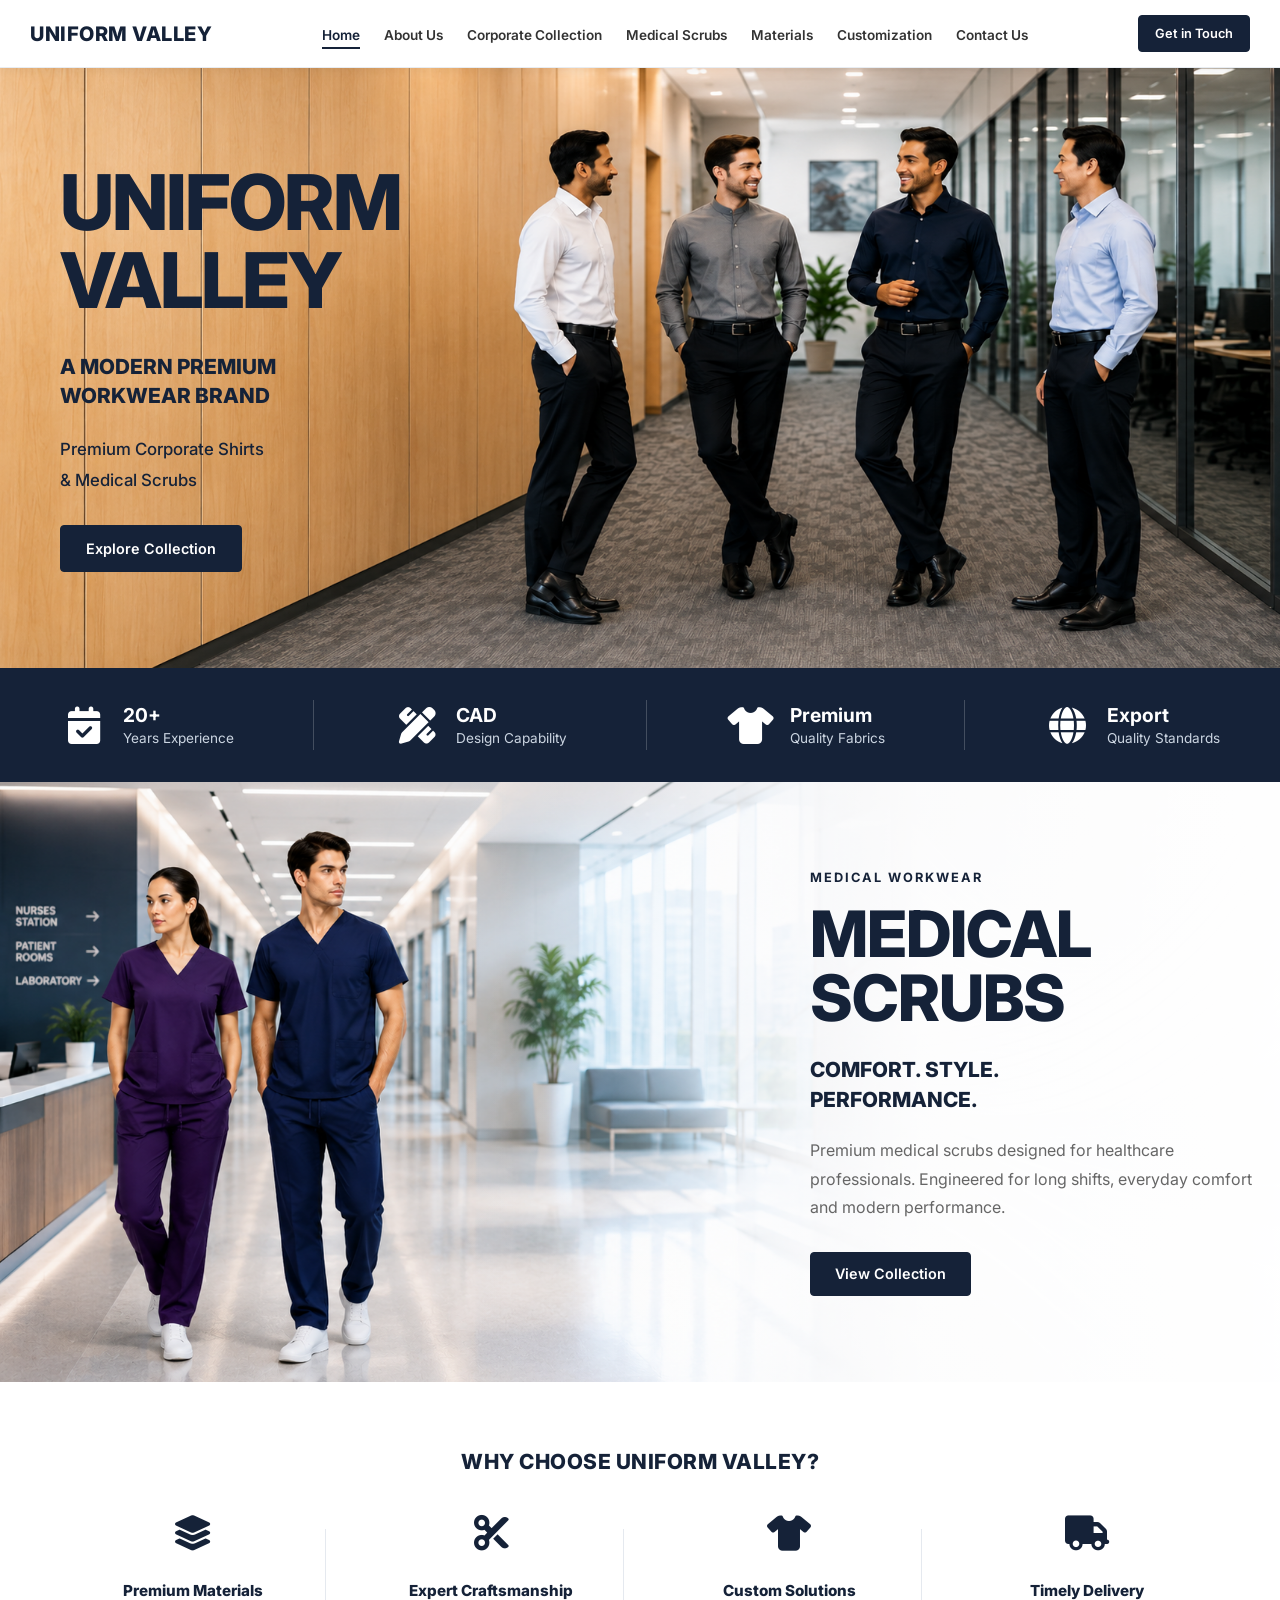
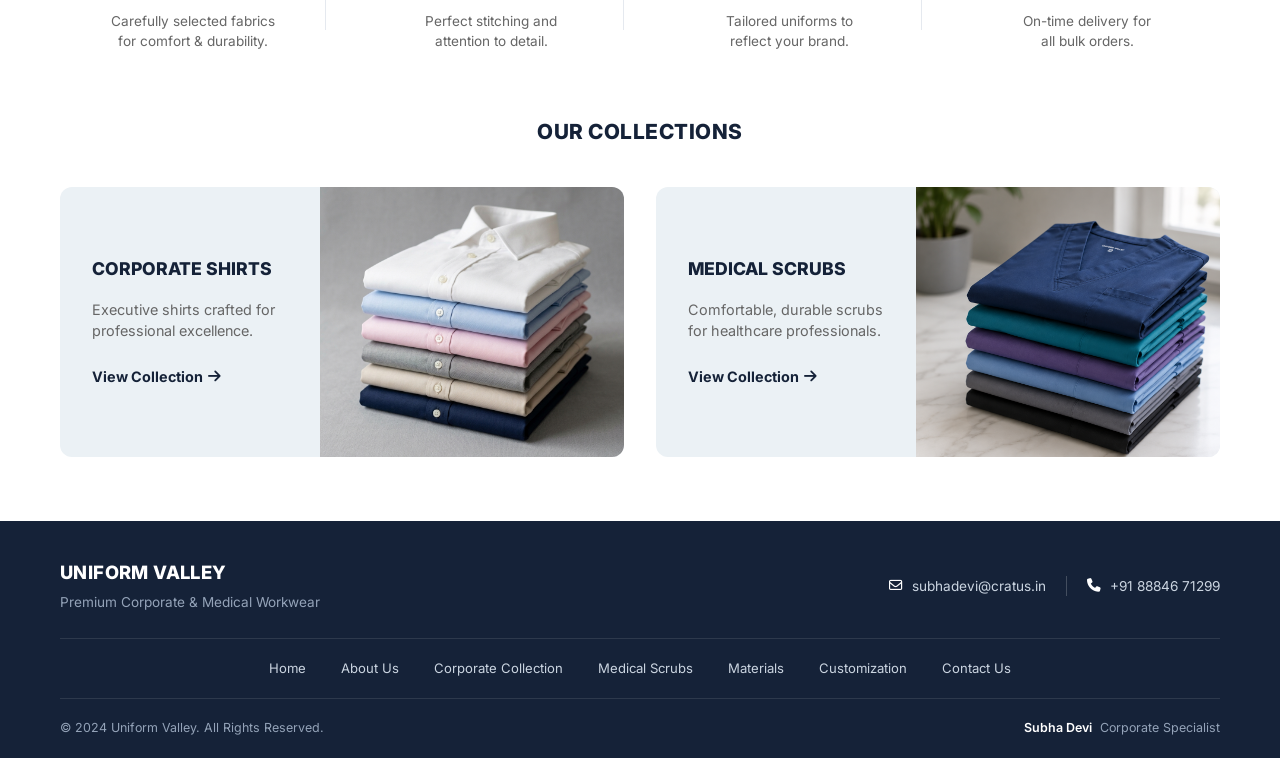
==== commit 31192ff8: "Complete home page UI and shared styles" ====
--- a/index.html
+++ b/index.html
@@ -9,7 +9,8 @@
     <link rel="preconnect" href="https://fonts.gstatic.com" crossorigin>
     <link href="https://fonts.googleapis.com/css2?family=Inter:wght@400;500;600;700;800&display=swap" rel="stylesheet">
     <link rel="stylesheet" href="https://cdnjs.cloudflare.com/ajax/libs/font-awesome/6.4.0/css/all.min.css">
-    <link rel="stylesheet" href="css/style.css">
+    <link rel="stylesheet" href="css/common.css">
+    <link rel="stylesheet" href="css/index.css">
 </head>
 
 <body>
@@ -80,25 +81,44 @@
     </section>
 
     <!-- 3. Medical Scrubs Showcase -->
-    <section class="scrubs-showcase section-padding">
-        <div class="container hero-container" style="align-items: center;">
-            <div class="hero-image" style="flex: 1; display: flex; justify-content: flex-start;">
-                <img src="assets/images/home2.png" alt="Medical Scrubs"
-                    style="max-height: 500px; object-fit: contain; border-radius: 8px; box-shadow: 0 10px 30px rgba(0,0,0,0.05);">
-            </div>
-            <div class="hero-content" style="flex: 1;">
-                <h2
-                    style="font-size: 2.5rem; font-weight: 800; color: var(--primary-navy); margin-bottom: 1.5rem; letter-spacing: -0.5px;">
-                    MEDICAL SCRUBS</h2>
-                <p style="font-size: 1.1rem; color: #666; margin-bottom: 2rem; line-height: 1.6;">Comfortable, durable
-                    and stylish scrubs for healthcare professionals. Engineered for long shifts and premium comfort.</p>
-                <a href="scrubs.html" class="btn btn-primary hero-btn">View Collection</a>
-            </div>
-        </div>
-    </section>
+    <section class="scrubs-showcase">
+
+    <div class="scrubs-overlay"></div>
+
+    <div class="container scrubs-container">
+
+        <div class="scrubs-content">
+
+            <span class="scrubs-label">MEDICAL WORKWEAR</span>
+
+            <h2>
+                MEDICAL<br>
+                SCRUBS
+            </h2>
+
+            <h3>
+                COMFORT. STYLE.<br>
+                PERFORMANCE.
+            </h3>
+
+            <p>
+                Premium medical scrubs designed for healthcare
+                professionals. Engineered for long shifts,
+                everyday comfort and modern performance.
+            </p>
+
+            <a href="scrubs.html" class="btn btn-primary">
+                View Collection
+            </a>
+
+        </div>
+
+    </div>
+
+</section>
 
     <!-- 4. Why Choose Us -->
-    <section class="why-choose section-padding pt-0">
+    <section class="why-choose section-padding">
         <div class="container">
             <h2 class="section-title text-center">WHY CHOOSE UNIFORM VALLEY?</h2>
             <div class="features-grid">
@@ -145,7 +165,7 @@
                 <div class="collection-card">
                     <div class="collection-info">
                         <h3>MEDICAL SCRUBS</h3>
-                        <p>Comfortable, durable and<br>stylish scrubs for healthcare<br>professionals.</p>
+                        <p>Comfortable, durable scrubs<br>for healthcare professionals.</p>
                         <a href="scrubs.html" class="view-link">View Collection <i class="fa-solid fa-arrow-right"
                                 style="margin-left: 5px;"></i></a>
                     </div>
@@ -158,45 +178,60 @@
     </section>
 
     <!-- 6. Footer -->
+    <!-- Footer -->
     <footer class="footer">
         <div class="container">
-            <div class="footer-grid">
+
+            <div class="footer-top">
+
                 <div class="footer-brand">
                     <h3>UNIFORM VALLEY</h3>
-                    <p style="margin-top: 15px;">A Modern Premium<br>Workwear Brand</p>
-                </div>
-                <div class="footer-links-col">
-                    <h4>Quick Links</h4>
-                    <ul>
-                        <li><a href="index.html">Home</a></li>
-                        <li><a href="about.html">About Us</a></li>
-                        <li><a href="corporate.html">Corporate Collection</a></li>
-                        <li><a href="scrubs.html">Medical Scrubs</a></li>
-                        <li><a href="materials.html">Materials</a></li>
-                        <li><a href="customization.html">Customization</a></li>
-                        <li><a href="contact.html">Contact Us</a></li>
-                    </ul>
-                </div>
-                <div class="footer-links-col">
-                    <h4>Collections</h4>
-                    <ul>
-                        <li><a href="corporate.html">Corporate Shirts</a></li>
-                        <li><a href="#">Executive Wear</a></li>
-                        <li><a href="scrubs.html">Medical Scrubs</a></li>
-                        <li><a href="#">Hospital Uniforms</a></li>
-                        <li><a href="#">Accessories</a></li>
-                    </ul>
-                </div>
-                <div class="footer-contact">
-                    <h4>Contact Us</h4>
-                    <p style="margin-bottom: 15px;"><strong>Subha Devi</strong><br>Corporate Specialist</p>
-                    <p><i class="fa-regular fa-envelope"></i> subhadevi@cratus.in</p>
-                    <p><i class="fa-solid fa-phone"></i> +91 88846 71299</p>
-                </div>
-            </div>
+                    <p>Premium Corporate & Medical Workwear</p>
+                </div>
+
+                <div class="footer-contact-inline">
+
+                    <a href="mailto:subhadevi@cratus.in">
+                        <i class="fa-regular fa-envelope"></i>
+                        subhadevi@cratus.in
+                    </a>
+
+                    <span class="contact-divider"></span>
+
+                    <a href="tel:+918884671299">
+                        <i class="fa-solid fa-phone"></i>
+                        +91 88846 71299
+                    </a>
+
+                </div>
+
+            </div>
+
+            <div class="footer-middle">
+
+                <nav class="footer-nav">
+                    <a href="index.html">Home</a>
+                    <a href="about.html">About Us</a>
+                    <a href="corporate.html">Corporate Collection</a>
+                    <a href="scrubs.html">Medical Scrubs</a>
+                    <a href="materials.html">Materials</a>
+                    <a href="customization.html">Customization</a>
+                    <a href="contact.html">Contact Us</a>
+                </nav>
+
+            </div>
+
             <div class="footer-bottom">
+
                 <p>&copy; 2024 Uniform Valley. All Rights Reserved.</p>
-            </div>
+
+                <p class="footer-specialist">
+                    <strong>Subha Devi</strong>
+                    <span>Corporate Specialist</span>
+                </p>
+
+            </div>
+
         </div>
     </footer>
 
--- a/css/common.css
+++ b/css/common.css
@@ -0,0 +1,470 @@
+:root {
+  --primary-navy: #152238;
+  --secondary-navy: #1a2b4c;
+  --text-dark: #333333;
+  --text-gray: #666666;
+  --bg-light: #f4f6f9;
+  --white: #ffffff;
+  --font-main: "Inter", sans-serif;
+}
+
+/* =========================
+   RESET
+========================= */
+
+* {
+  margin: 0;
+  padding: 0;
+  box-sizing: border-box;
+}
+
+html {
+  scroll-behavior: smooth;
+}
+
+body {
+  font-family: var(--font-main);
+  color: var(--text-dark);
+  line-height: 1.5;
+  background-color: var(--white);
+}
+
+a {
+  text-decoration: none;
+  color: inherit;
+}
+
+ul {
+  list-style: none;
+}
+
+img {
+  max-width: 100%;
+  display: block;
+}
+
+/* =========================
+   GLOBAL
+========================= */
+
+.container {
+  max-width: 1200px;
+  width: 100%;
+  margin: 0 auto;
+  padding: 0 20px;
+}
+
+.section-padding {
+  padding: 4rem 0;
+}
+
+.pt-0 {
+  padding-top: 0;
+}
+
+.mt-4 {
+  margin-top: 2rem;
+}
+
+.text-center {
+  text-align: center;
+}
+
+.section-title {
+  font-size: 1.3rem;
+  color: var(--primary-navy);
+  font-weight: 800;
+  margin-bottom: 2.5rem;
+  text-transform: uppercase;
+  letter-spacing: 0.5px;
+}
+
+/* =========================
+   BUTTONS
+========================= */
+
+.btn {
+  display: inline-block;
+  padding: 10px 24px;
+  border-radius: 4px;
+  font-weight: 600;
+  font-size: 0.9rem;
+  cursor: pointer;
+  transition: all 0.3s ease;
+}
+
+.btn-primary {
+  background-color: var(--primary-navy);
+  color: var(--white);
+  border: 1px solid var(--primary-navy);
+}
+
+.btn-primary:hover {
+  background-color: var(--white);
+  color: var(--primary-navy);
+}
+
+/* =========================
+   NAVBAR
+========================= */
+
+.navbar {
+  height: 68px;
+  padding: 0;
+  background: var(--white);
+
+  display: flex;
+  align-items: center;
+
+  border-bottom: 1px solid #e8edf3;
+
+  position: relative;
+  z-index: 100;
+}
+
+.nav-container {
+  height: 100%;
+
+  display: flex;
+  align-items: center;
+  justify-content: space-between;
+}
+
+.navbar .nav-container {
+  max-width: 100%;
+  width: 100%;
+  padding-left: 30px;
+  padding-right: 30px;
+}
+
+.logo {
+  font-size: 1.25rem;
+  font-weight: 800;
+  color: var(--primary-navy);
+  letter-spacing: 0.5px;
+  white-space: nowrap;
+}
+
+.nav-links {
+  display: flex;
+  align-items: center;
+  gap: 1.5rem;
+}
+
+.nav-links a {
+  font-size: 0.85rem;
+  font-weight: 600;
+  color: var(--text-dark);
+
+  padding-bottom: 4px;
+
+  border-bottom: 2px solid transparent;
+
+  transition:
+    color 0.3s ease,
+    border-color 0.3s ease;
+}
+
+.nav-links a:hover,
+.nav-links a.active {
+  color: var(--primary-navy);
+  border-bottom-color: var(--primary-navy);
+}
+
+.nav-btn {
+  font-size: 0.8rem;
+  padding: 8px 16px;
+  white-space: nowrap;
+}
+
+.hamburger {
+  display: none;
+  font-size: 1.5rem;
+  color: var(--primary-navy);
+  cursor: pointer;
+}
+
+/* =========================
+   FOOTER
+========================= */
+
+.footer {
+  background: var(--primary-navy);
+  color: var(--white);
+  padding: 38px 0 20px;
+}
+
+/* TOP */
+
+.footer-top {
+  display: flex;
+  justify-content: space-between;
+  align-items: center;
+
+  padding-bottom: 25px;
+}
+
+.footer-brand h3 {
+  font-size: 1.15rem;
+  font-weight: 800;
+  letter-spacing: 0.4px;
+  margin-bottom: 6px;
+}
+
+.footer-brand p {
+  font-size: 0.85rem;
+  color: #94a3b8;
+}
+
+/* CONTACT INLINE */
+
+.footer-contact-inline {
+  display: flex;
+  align-items: center;
+  gap: 20px;
+}
+
+.footer-contact-inline a {
+  display: flex;
+  align-items: center;
+  gap: 9px;
+
+  font-size: 0.85rem;
+  color: #cbd5e1;
+
+  transition: color 0.3s ease;
+}
+
+.footer-contact-inline a:hover {
+  color: var(--white);
+}
+
+.footer-contact-inline i {
+  color: var(--white);
+}
+
+.contact-divider {
+  width: 1px;
+  height: 20px;
+
+  background: rgba(255, 255, 255, 0.2);
+}
+
+/* NAVIGATION */
+
+.footer-middle {
+  padding: 20px 0;
+
+  border-top: 1px solid rgba(255, 255, 255, 0.1);
+  border-bottom: 1px solid rgba(255, 255, 255, 0.1);
+}
+
+.footer-nav {
+  display: flex;
+  justify-content: center;
+  align-items: center;
+  gap: 35px;
+
+  flex-wrap: wrap;
+}
+
+.footer-nav a {
+  position: relative;
+
+  font-size: 0.82rem;
+  color: #cbd5e1;
+
+  transition: color 0.3s ease;
+}
+
+.footer-nav a:hover {
+  color: var(--white);
+}
+
+.footer-nav a::after {
+  content: "";
+
+  position: absolute;
+  left: 0;
+  bottom: -5px;
+
+  width: 0;
+  height: 1px;
+
+  background: var(--white);
+
+  transition: width 0.3s ease;
+}
+
+.footer-nav a:hover::after {
+  width: 100%;
+}
+
+/* BOTTOM */
+
+.footer-bottom {
+  display: flex;
+  justify-content: space-between;
+  align-items: center;
+
+  padding-top: 20px;
+
+  font-size: 0.78rem;
+  color: #94a3b8;
+}
+
+.footer-specialist {
+  display: flex;
+  align-items: center;
+  gap: 8px;
+}
+
+.footer-specialist strong {
+  color: var(--white);
+  font-weight: 600;
+}
+
+.footer-specialist span {
+  color: #94a3b8;
+}
+
+/* RESPONSIVE */
+
+@media (max-width: 768px) {
+
+  .footer-top {
+    flex-direction: column;
+    align-items: flex-start;
+    gap: 20px;
+  }
+
+  .footer-contact-inline {
+    flex-direction: column;
+    align-items: flex-start;
+    gap: 12px;
+  }
+
+  .contact-divider {
+    display: none;
+  }
+
+  .footer-nav {
+    justify-content: flex-start;
+    gap: 18px 25px;
+  }
+
+  .footer-bottom {
+    flex-direction: column;
+    align-items: flex-start;
+    gap: 10px;
+  }
+}
+
+/* =========================
+   FOOTER RESPONSIVE
+========================= */
+
+@media (max-width: 992px) {
+
+  .footer-grid {
+    grid-template-columns: 1fr 2fr;
+
+    gap: 50px;
+  }
+
+  .footer-contact {
+    grid-column: 1 / -1;
+  }
+
+}
+
+
+@media (max-width: 768px) {
+
+  .footer {
+    padding: 38px 0 18px;
+  }
+
+  .footer-grid {
+    grid-template-columns: 1fr;
+
+    gap: 35px;
+
+    margin-bottom: 30px;
+  }
+
+  .footer-contact {
+    grid-column: auto;
+  }
+
+  .footer-links-inline {
+    line-height: 1.8;
+  }
+
+}
+
+
+@media (max-width: 480px) {
+
+  .footer-links-inline {
+    display: flex;
+
+    flex-direction: column;
+
+    align-items: flex-start;
+
+    gap: 10px;
+  }
+
+  .footer-links-inline a::after {
+    display: none;
+  }
+
+}
+
+/* =========================
+   COMMON RESPONSIVE
+========================= */
+
+@media (max-width: 992px) {
+  .nav-links {
+    gap: 0.8rem;
+  }
+
+  .nav-links a {
+    font-size: 0.75rem;
+  }
+
+  .footer-grid {
+    grid-template-columns: repeat(2, 1fr);
+  }
+}
+
+@media (max-width: 768px) {
+  .navbar {
+    height: 64px;
+  }
+
+  .nav-links,
+  .nav-btn {
+    display: none;
+  }
+
+  .hamburger {
+    display: block;
+  }
+
+  .footer-grid {
+    grid-template-columns: 1fr;
+  }
+}
+
+@media (max-width: 480px) {
+  .container {
+    padding: 0 16px;
+  }
+
+  .section-padding {
+    padding: 3rem 0;
+  }
+}
--- a/css/index.css
+++ b/css/index.css
@@ -0,0 +1,558 @@
+/* =========================
+   HERO
+========================= */
+
+.hero {
+  position: relative;
+  width: 100%;
+  height: 600px;
+
+  background-image: url("../assets/images/hero-cover.png");
+
+  /* Zoom image to crop extra ceiling */
+  background-size: 115% auto;
+
+  /* Keep shoes/bottom visible and crop the top */
+  background-position: center bottom;
+
+  background-repeat: no-repeat;
+
+  display: flex;
+  align-items: center;
+
+  overflow: hidden;
+}
+
+.hero-overlay {
+  position: absolute;
+  inset: 0;
+
+  background: linear-gradient(
+    90deg,
+    rgba(255, 255, 255, 0.08) 0%,
+    rgba(255, 255, 255, 0.04) 28%,
+    rgba(255, 255, 255, 0) 43%
+  );
+
+  z-index: 1;
+  pointer-events: none;
+}
+
+.hero-container {
+  position: relative;
+  z-index: 2;
+
+  width: 100%;
+}
+
+.hero-content {
+  width: 36%;
+  padding: 0;
+}
+
+.hero-content h1 {
+  font-size: 4.8rem;
+  font-weight: 800;
+
+  color: var(--primary-navy);
+
+  line-height: 1.02;
+  letter-spacing: -2px;
+
+  margin-bottom: 32px;
+}
+
+.hero-content h2 {
+  font-size: 1.3rem;
+  font-weight: 800;
+
+  color: var(--primary-navy);
+
+  line-height: 1.4;
+
+  margin-bottom: 24px;
+}
+
+.hero-content p {
+  font-size: 1.05rem;
+  font-weight: 500;
+
+  color: var(--primary-navy);
+
+  line-height: 1.8;
+
+  margin-bottom: 30px;
+}
+
+.hero-btn {
+  padding: 12px 25px;
+  font-size: 0.9rem;
+  border-radius: 4px;
+}
+
+/* =========================
+   STATS BANNER
+========================= */
+
+.stats-banner {
+  position: relative;
+  z-index: 5;
+
+  background-color: var(--primary-navy);
+  color: var(--white);
+
+  padding: 2rem 0;
+  margin: 0;
+
+  overflow: hidden;
+}
+
+.stats-container {
+  display: flex;
+  justify-content: space-between;
+  align-items: center;
+}
+
+.stat-item {
+  display: flex;
+  align-items: center;
+  gap: 15px;
+}
+
+.stat-icon {
+  width: 48px;
+
+  display: flex;
+  align-items: center;
+  justify-content: center;
+
+  font-size: 2.3rem;
+
+  color: #ffffff;
+}
+
+.stat-text {
+  font-size: 0.85rem;
+  line-height: 1.4;
+
+  color: #cbd5e1;
+}
+
+.stat-text strong {
+  font-size: 1.2rem;
+  color: var(--white);
+  font-weight: 700;
+}
+
+.stat-divider {
+  width: 1px;
+  height: 50px;
+
+  background-color: rgba(255, 255, 255, 0.2);
+}
+
+/* =========================
+   MEDICAL SCRUBS SHOWCASE
+========================= */
+
+.scrubs-showcase {
+  position: relative;
+  width: 100%;
+  height: 600px;
+  min-height: 600px;
+
+  background-image: url("../assets/images/scrubs-cover.png");
+  background-size: cover;
+
+  /* Protect heads and shoes */
+  background-position: center center;
+
+  background-repeat: no-repeat;
+
+  display: flex;
+  align-items: center;
+
+  overflow: hidden;
+  margin: 0;
+}
+
+.scrubs-overlay {
+  position: absolute;
+  inset: 0;
+
+  background: linear-gradient(
+    270deg,
+    rgba(255, 255, 255, 0.96) 0%,
+    rgba(255, 255, 255, 0.82) 28%,
+    rgba(255, 255, 255, 0.08) 52%,
+    transparent 65%
+  );
+
+  z-index: 1;
+}
+
+.scrubs-container {
+  position: relative;
+  z-index: 2;
+
+  width: 100%;
+  max-width: 100%;
+
+  display: flex;
+  justify-content: flex-end;
+
+  padding: 0 35px;
+}
+
+.scrubs-content {
+  width: 38%;
+  max-width: 500px;
+
+  margin-left: auto;
+
+  transform: translateX(25px);
+}
+
+.scrubs-label {
+  display: block;
+
+  font-size: 0.8rem;
+  font-weight: 700;
+
+  color: var(--primary-navy);
+
+  letter-spacing: 2px;
+
+  margin-bottom: 15px;
+}
+
+.scrubs-content h2 {
+  font-size: 4rem;
+  font-weight: 800;
+
+  color: var(--primary-navy);
+
+  line-height: 1;
+
+  letter-spacing: -1px;
+
+  margin-bottom: 25px;
+}
+
+.scrubs-content h3 {
+  font-size: 1.3rem;
+  font-weight: 800;
+
+  color: var(--primary-navy);
+
+  line-height: 1.4;
+
+  margin-bottom: 22px;
+}
+
+.scrubs-content p {
+  max-width: 480px;
+
+  font-size: 1rem;
+
+  color: var(--text-gray);
+
+  line-height: 1.8;
+
+  margin-bottom: 30px;
+}
+
+/* =========================
+   COLLECTIONS
+========================= */
+
+.collections-grid {
+  display: grid;
+  grid-template-columns: repeat(2, 1fr);
+  gap: 2rem;
+}
+
+.collection-card {
+  min-height: 250px;
+
+  background-color: #ebf1f5;
+
+  border-radius: 12px;
+
+  display: flex;
+  align-items: stretch;
+
+  overflow: hidden;
+  transition: transform 0.3s ease, box-shadow 0.3s ease;
+}
+
+.collection-card:hover {
+  transform: translateY(-5px);
+  box-shadow: 0 12px 30px rgba(21, 34, 56, 0.12);
+}
+
+.collection-info {
+  width: 50%;
+
+  padding: 2rem;
+
+  display: flex;
+  flex-direction: column;
+  justify-content: center;
+}
+
+.collection-info h3 {
+  font-size: 1.1rem;
+  font-weight: 800;
+
+  color: var(--primary-navy);
+
+  margin-bottom: 1rem;
+}
+
+.collection-info p {
+  font-size: 0.9rem;
+
+  color: var(--text-gray);
+
+  margin-bottom: 1.5rem;
+}
+
+.view-link {
+  font-size: 0.9rem;
+  font-weight: 700;
+
+  color: var(--primary-navy);
+
+  display: flex;
+  align-items: center;
+
+  width: fit-content;
+
+   transition: transform 0.3s ease;
+}
+
+.view-link:hover {
+  text-decoration: underline;
+  transform: translateX(6px);
+}
+
+.collection-img {
+  width: 60%;
+
+  overflow: hidden;
+
+  display: flex;
+
+   height: 270px;
+}
+
+.collection-img img {
+  width: 100%;
+  height: 100%;
+
+  object-fit: cover;
+
+  transition: transform 0.4s ease;
+}
+
+.collection-card:hover .collection-img img {
+  transform: scale(1.04);
+}
+
+/* =========================
+   WHY CHOOSE US
+========================= */
+
+.features-grid {
+  display: grid;
+  grid-template-columns: repeat(4, 1fr);
+  text-align: center;
+  gap: 2rem;
+  margin-top: -10px;
+}
+
+.feature-icon {
+  font-size: 2.2rem;
+  color: var(--primary-navy);
+  margin-bottom: 1.25rem;
+}
+
+.feature-item h3 {
+  font-size: 0.95rem;
+  font-weight: 800;
+
+  color: var(--primary-navy);
+
+  margin-bottom: 0.5rem;
+}
+
+.feature-item p {
+  font-size: 0.85rem;
+  color: var(--text-gray);
+}
+
+.feature-item {
+  position: relative;
+  padding: 0 25px;
+}
+
+.feature-item:not(:last-child)::after {
+  content: "";
+  position: absolute;
+  right: 0;
+  top: 15%;
+  width: 1px;
+  height: 70%;
+  background: #e5e9ef;
+}
+
+/* =========================
+   HOME RESPONSIVE - TABLET
+========================= */
+
+@media (max-width: 992px) {
+  .hero {
+    height: 520px;
+    min-height: 520px;
+    background-position: 45% center;
+  }
+
+  .hero-content {
+    width: 45%;
+  }
+
+  .hero-content h1 {
+    font-size: 4rem;
+  }
+
+  .hero-content h2 {
+    font-size: 1.15rem;
+  }
+
+  .stats-container {
+    flex-wrap: wrap;
+    gap: 2rem;
+    justify-content: center;
+  }
+
+  .stat-divider {
+    display: none;
+  }
+
+  .scrubs-showcase .hero-container {
+    flex-direction: column;
+    text-align: center;
+  }
+
+  .scrubs-showcase .hero-content {
+    width: 100%;
+  }
+
+  .collections-grid,
+  .products-grid {
+    grid-template-columns: repeat(2, 1fr);
+  }
+}
+
+/* =========================
+   HOME RESPONSIVE - MOBILE
+========================= */
+
+@media (max-width: 768px) {
+  .hero {
+    height: 580px;
+    min-height: 580px;
+    background-position: 58% center;
+  }
+
+  .hero-overlay {
+    background: rgba(255, 255, 255, 0.82);
+  }
+
+  .hero-content {
+    width: 100%;
+    padding: 50px 0;
+  }
+
+  .hero-content h1 {
+    font-size: 3.5rem;
+    margin-bottom: 25px;
+  }
+
+  .hero-content h2 {
+    font-size: 1.1rem;
+    margin-bottom: 20px;
+  }
+
+  .hero-content p {
+    font-size: 1rem;
+    margin-bottom: 25px;
+  }
+
+  .stats-container {
+    display: grid;
+    grid-template-columns: repeat(2, 1fr);
+    gap: 2rem;
+  }
+
+  .stat-item {
+    justify-content: center;
+  }
+
+  .collections-grid,
+  .products-grid,
+  .features-grid {
+    grid-template-columns: 1fr;
+  }
+
+  .collection-card {
+    flex-direction: column;
+  }
+
+  .collection-info,
+  .collection-img {
+    width: 100%;
+  }
+
+  .collection-info {
+    text-align: center;
+    align-items: center;
+  }
+
+  .collection-img {
+    height: 260px;
+  }
+}
+
+/* =========================
+   HOME RESPONSIVE - SMALL MOBILE
+========================= */
+
+@media (max-width: 480px) {
+  .hero {
+    height: 540px;
+    min-height: 540px;
+    background-position: 60% center;
+  }
+
+  .hero-content h1 {
+    font-size: 2.8rem;
+  }
+
+  .hero-content h2 {
+    font-size: 1rem;
+  }
+
+  .hero-content p {
+    font-size: 0.95rem;
+  }
+
+  .stats-container {
+    grid-template-columns: 1fr;
+  }
+
+  .stat-item {
+    justify-content: flex-start;
+  }
+}
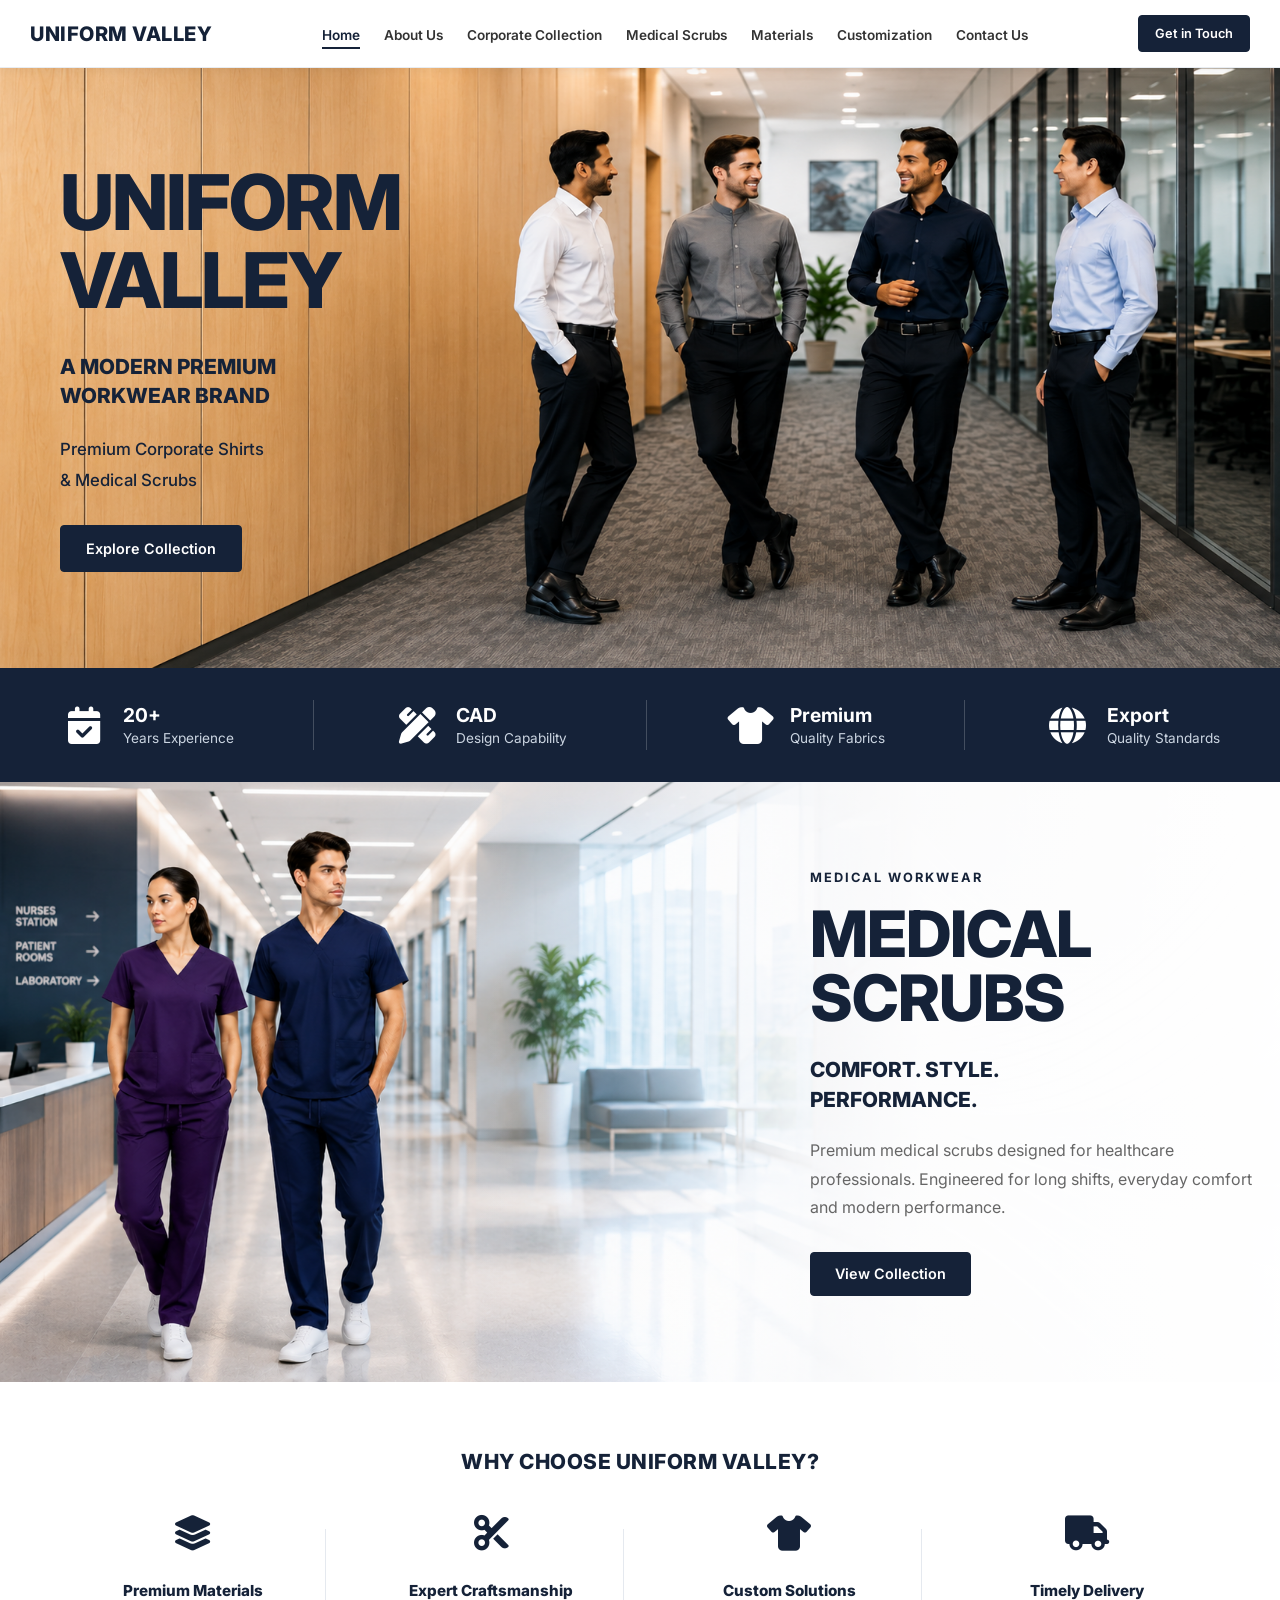
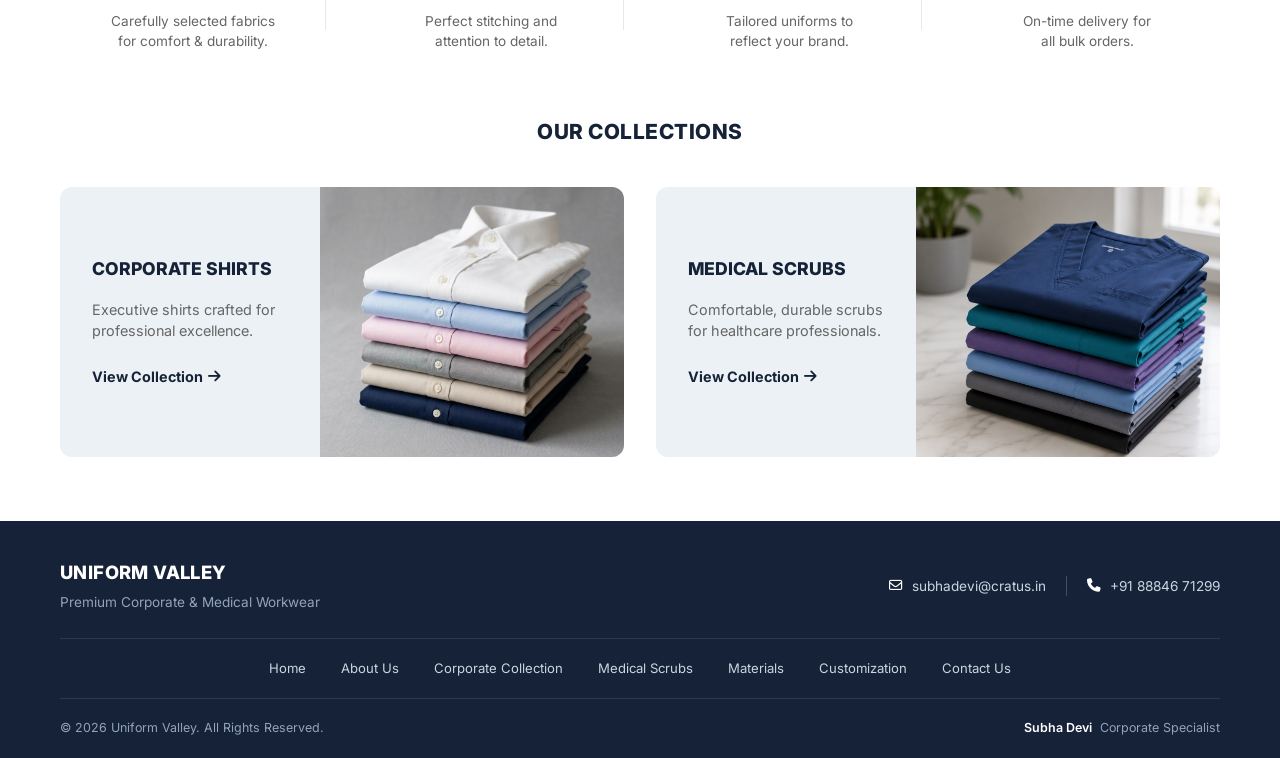
==== commit f270c797: "Update Scrubs page design and process layout" ====
--- a/index.html
+++ b/index.html
@@ -178,7 +178,6 @@
     </section>
 
     <!-- 6. Footer -->
-    <!-- Footer -->
     <footer class="footer">
         <div class="container">
 
@@ -223,7 +222,7 @@
 
             <div class="footer-bottom">
 
-                <p>&copy; 2024 Uniform Valley. All Rights Reserved.</p>
+                <p>&copy; 2026 Uniform Valley. All Rights Reserved.</p>
 
                 <p class="footer-specialist">
                     <strong>Subha Devi</strong>
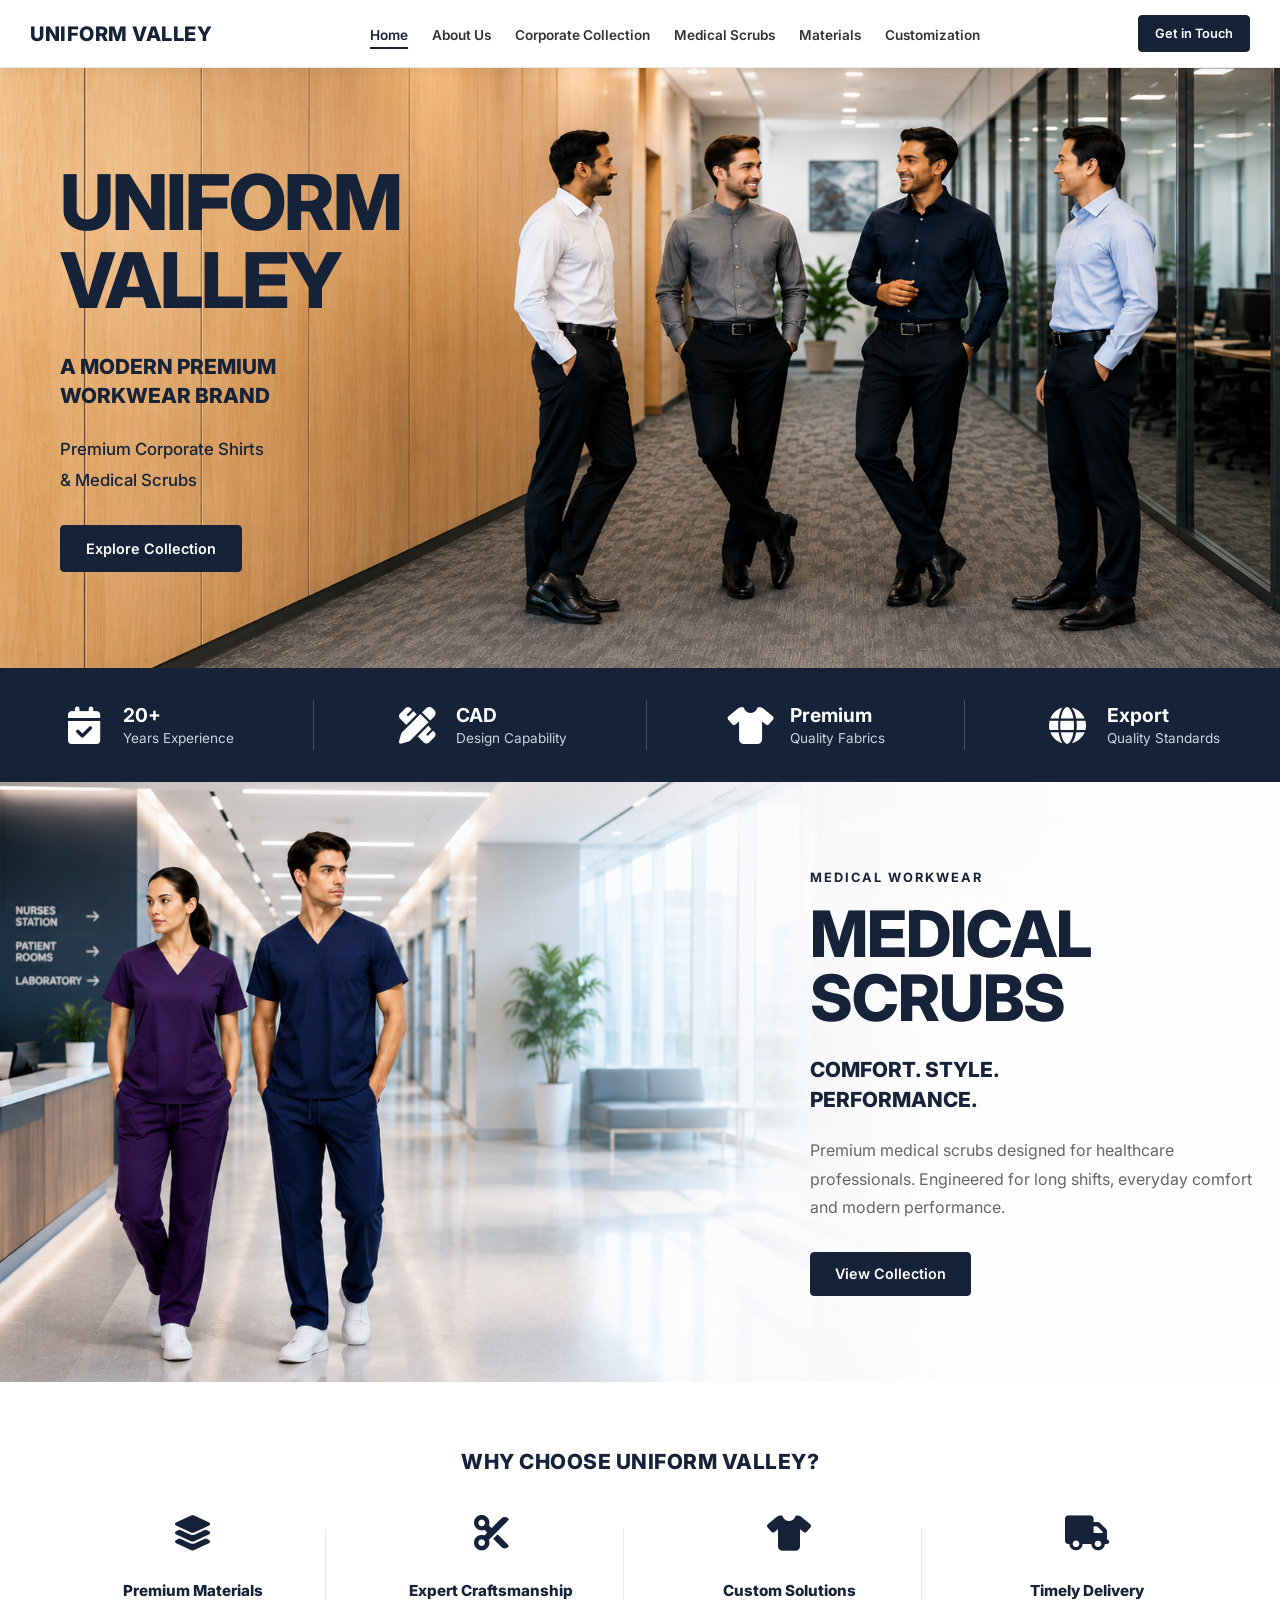
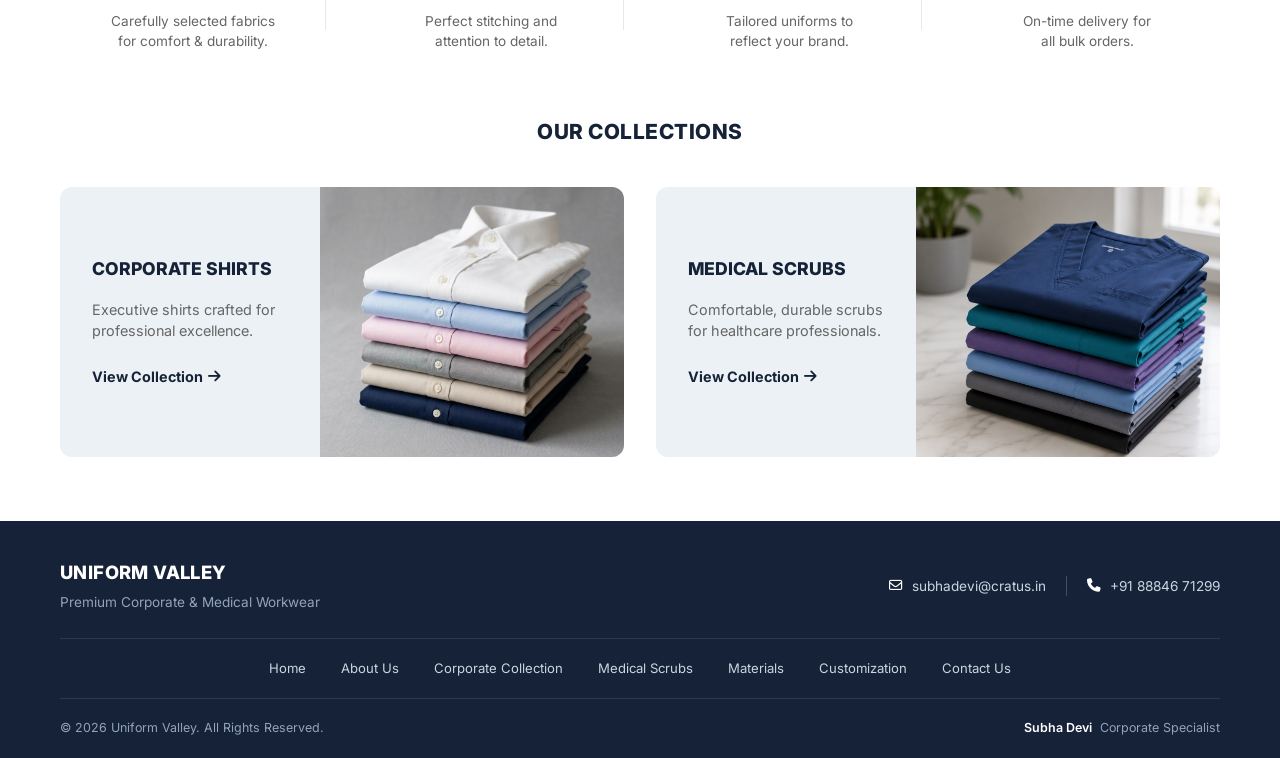
==== commit 11009beb: "Completed Contact Page" ====
--- a/index.html
+++ b/index.html
@@ -26,7 +26,6 @@
                 <li><a href="scrubs.html">Medical Scrubs</a></li>
                 <li><a href="materials.html">Materials</a></li>
                 <li><a href="customization.html">Customization</a></li>
-                <li><a href="contact.html">Contact Us</a></li>
             </ul>
             <a href="contact.html" class="btn btn-primary nav-btn">Get in Touch</a>
             <div class="hamburger">
